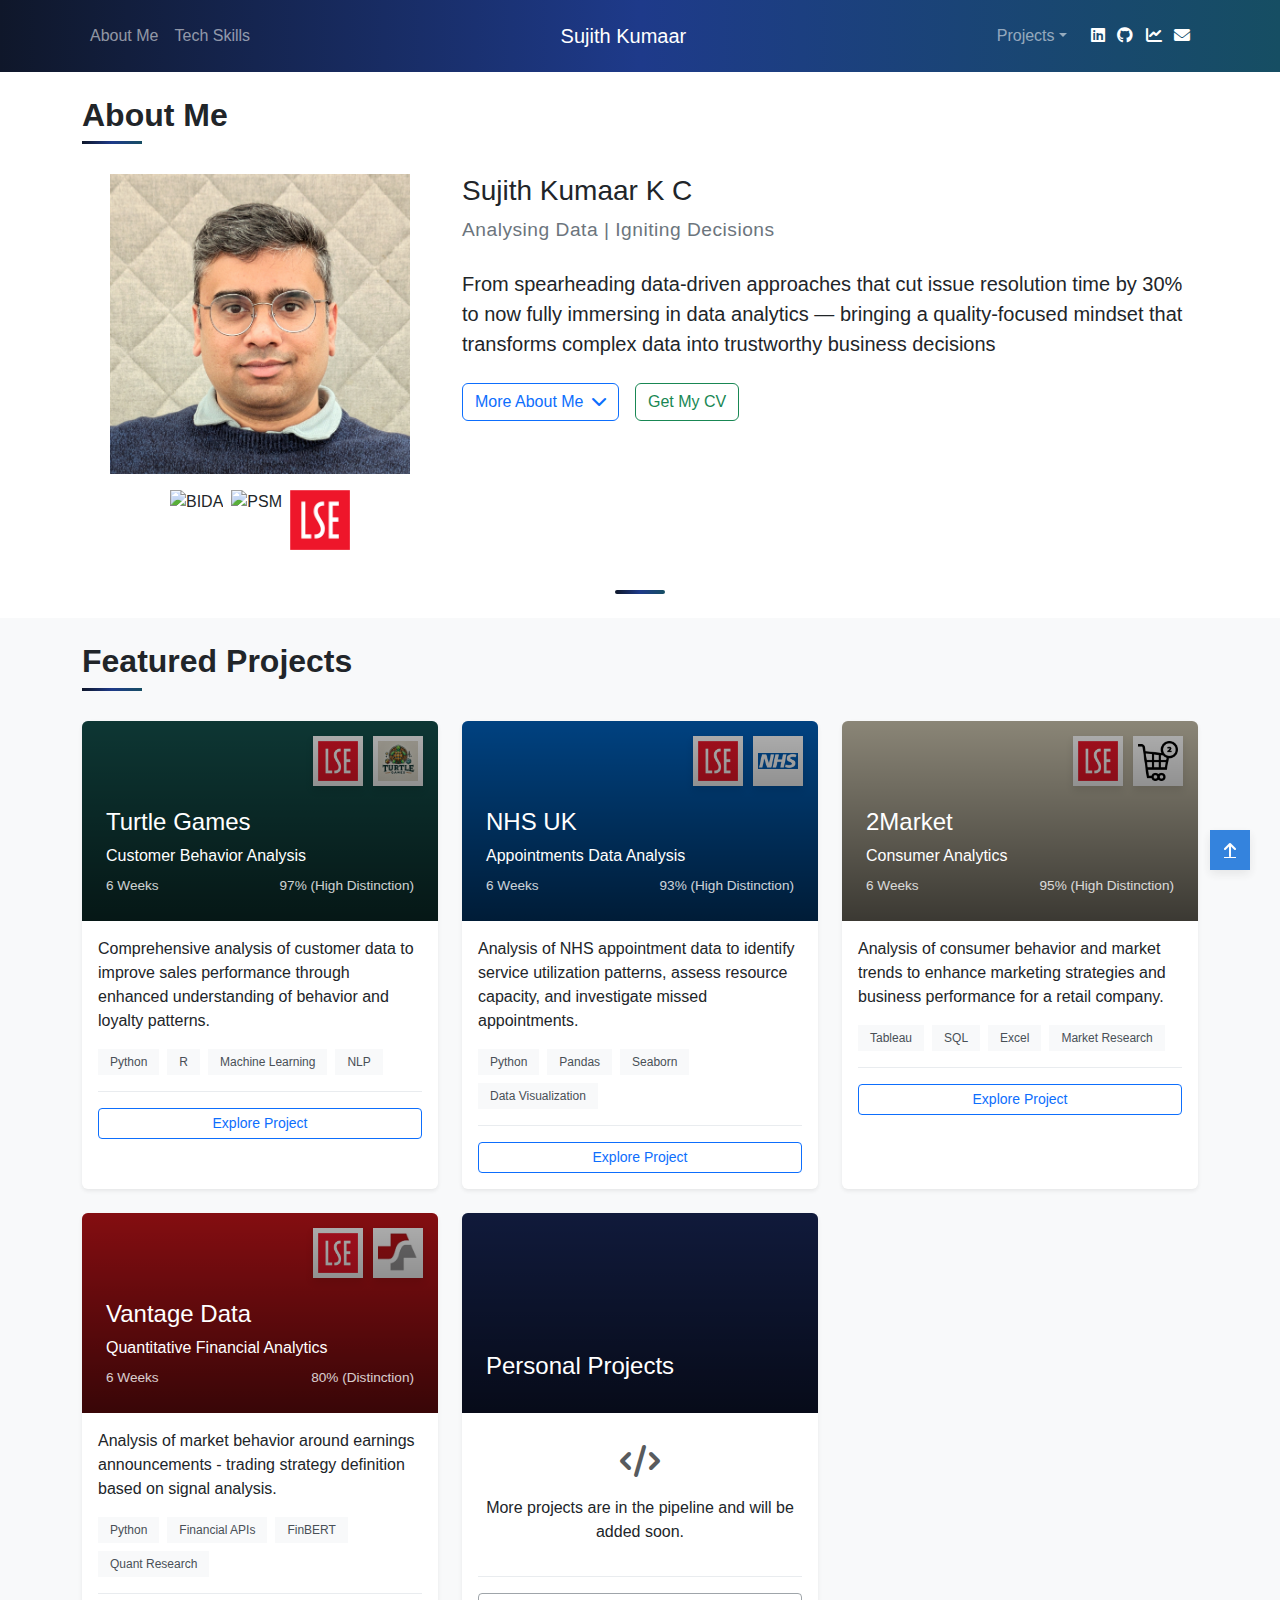
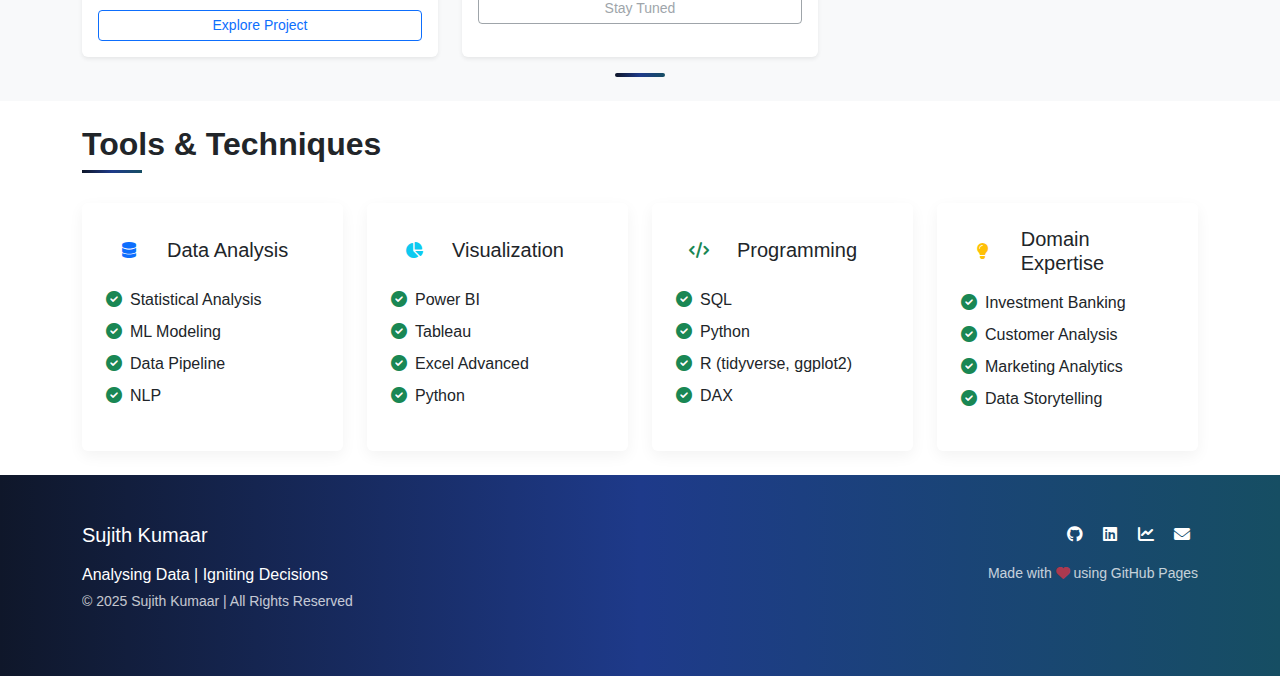
==== index.html @ 9eaaa03e "Update index.html" ====
<!DOCTYPE html>
<html lang="en">
<head>
    <meta charset="UTF-8">
    <meta name="viewport" content="width=device-width, initial-scale=1.0">
    <title>Sujith Kumaar - Data Analyst</title>
    <link rel="stylesheet" href="assets/css/style.css">
    <!-- Bootstrap for responsive design -->
    <link href="https://cdn.jsdelivr.net/npm/bootstrap@5.3.0-alpha1/dist/css/bootstrap.min.css" rel="stylesheet">
    <!-- Font Awesome for icons -->
    <link rel="stylesheet" href="https://cdnjs.cloudflare.com/ajax/libs/font-awesome/6.0.0/css/all.min.css">
    <style>
        /* Core Styling */
        :root {
            --primary-gradient: linear-gradient(to right, #0f172a, #1e3a8a, #164e63);
            --highlight-blue: #1e3a8a;
            --light-gray: #f8f9fa;
            --divider-color: #e9ecef;
        }
        
        body {
            font-family: 'Segoe UI', Tahoma, Geneva, Verdana, sans-serif;
        }
        
        .section-title {
            position: relative;
            display: inline-block;
            margin-bottom: 2.5rem;
            font-weight: 600;
        }
        
        .section-title::after {
            content: '';
            position: absolute;
            left: 0;
            bottom: -10px;
            width: 60px;
            height: 3px;
            background: var(--primary-gradient);
        }
        
        .section-peek-line {
            width: 50px;
            height: 4px;
            background: var(--primary-gradient);
            margin: 0 auto;
            border-radius: 2px;
        }
        
        .tagline {
            font-size: 1.2rem;
            font-weight: 300;
            letter-spacing: 0.5px;
            color: #6c757d;
            margin-bottom: 1.5rem;
        }
        
        /* Navigation */
        .navbar {
            background: var(--primary-gradient);
            padding: 1rem 0;
        }
        
        /* About Section */
        .profile-photo-container {
            display: flex;
            justify-content: center;
            align-items: center;
            margin-bottom: 1rem;
        }
        
        /* Timeline Styles */
        .timeline-container {
            padding: 1rem 0;
        }
        
        .timeline {
            position: relative;
            padding-left: 30px;
            border-left: 2px solid var(--divider-color);
        }
        
        .timeline-item {
            position: relative;
            margin-bottom: 2rem;
        }
        
        .timeline-item:last-child {
            margin-bottom: 0;
        }
        
        .timeline-dot {
            position: absolute;
            left: -39px;
            width: 16px;
            height: 16px;
            border-radius: 50%;
            background-color: var(--highlight-blue);
            border: 2px solid white;
            box-shadow: 0 0 0 2px var(--highlight-blue);
        }
        
        .timeline-date {
            font-weight: 600;
            margin-bottom: 0.5rem;
            color: var(--highlight-blue);
        }
        
        .timeline-content {
            background-color: white;
            padding: 1rem;
            box-shadow: 0 2px 10px rgba(0,0,0,0.05);
        }
        
        .timeline-content h5 {
            margin-bottom: 0.25rem;
        }
        
        /* Tab Styles */
        .nav-tabs .nav-link {
            color: #495057;
            border: none;
            border-bottom: 2px solid transparent;
            padding: 0.75rem 1rem;
        }
        
        .nav-tabs .nav-link.active {
            color: var(--highlight-blue);
            border-bottom: 2px solid var(--highlight-blue);
            background-color: transparent;
            font-weight: 600;
        }
        
        .nav-tabs .nav-link:hover {
            border-color: transparent;
            border-bottom: 2px solid var(--divider-color);
        }
        
        /* Certification and Education */
        .certification-badge, .education-card {
            display: flex;
            align-items: center;
            padding: 0.75rem 1rem;
            background-color: var(--light-gray);
            border-left: 3px solid var(--highlight-blue);
            margin-bottom: 1rem;
            transition: transform 0.2s ease;
        }
        
        .certification-badge:hover, .education-card:hover {
            transform: translateY(-2px);
        }
        
        .certification-badge img {
            width: 40px;
            height: 40px;
            margin-right: 12px;
            object-fit: contain;
        }
        
        /* Project Cards */
        .project-card {
            transition: transform 0.3s ease, box-shadow 0.3s ease;
            border: none;
            overflow: hidden;
            height: 100%;
        }
        
        .project-card:hover {
            transform: translateY(-5px);
            box-shadow: 0 10px 30px rgba(0, 0, 0, 0.1);
        }
        
        .project-image {
            height: 200px;
            position: relative;
        }
        
        .project-overlay {
            position: absolute;
            top: 0;
            left: 0;
            width: 100%;
            height: 100%;
            background: linear-gradient(to bottom, rgba(0,0,0,0.3), rgba(0,0,0,0.7));
            display: flex;
            flex-direction: column;
            justify-content: flex-end;
            padding: 1.5rem;
            color: white;
        }
        
        .logo-container {
            position: absolute;
            top: 15px;
            right: 15px;
            display: flex;
            align-items: center;
        }
        
        .company-badge, .lse-badge {
            width: 50px;
            height: 50px;
            background-color: white;
            display: flex;
            align-items: center;
            justify-content: center;
            box-shadow: 0 4px 8px rgba(0,0,0,0.1);
        }
        
        .lse-badge {
            margin-right: 10px;
        }
        
        .company-badge img, .lse-badge img {
            max-width: 80%;
            max-height: 80%;
        }
        
        .project-stats {
            display: flex;
            justify-content: space-between;
            font-size: 0.85rem;
            opacity: 0.8;
            margin-top: 0.5rem;
        }
        
        .project-card .card-body {
            padding: 1rem;
        }
        
        .tech-tags {
            display: flex;
            flex-wrap: wrap;
            gap: 0.5rem;
            margin: 1rem 0;
        }
        
        .tech-tag {
            padding: 0.25rem 0.75rem;
            background-color: var(--light-gray);
            font-size: 0.75rem;
            color: #495057;
        }
        
        .divider {
            height: 1px;
            background-color: var(--divider-color);
            margin: 1rem 0;
        }
        
        /* Project Background Colors */
        .project-color-1 { background-color: #134e4a; } /* Turtle Games theme */
        .project-color-2 { background-color: #005eb8; } /* NHS blue */
        .project-color-3 { background-color: #C6BFAA; } /* 2Market */
        .project-color-4 { background-color: #BD1318; } /* Vantage red */
        .project-color-5 { background-color: #172554; } /* Dark blue for placeholder */
        
        /* Skills Section */
        .skills-card {
            border: none;
            box-shadow: 0 5px 15px rgba(0,0,0,0.05);
            transition: transform 0.3s ease;
        }
        
        .skills-card:hover {
            transform: translateY(-5px);
        }
        
        .skills-icon {
            width: 45px;
            height: 45px;
            display: flex;
            align-items: center;
            justify-content: center;
            margin-right: 1rem;
        }
        
        /* Footer */
        .footer {
            background: var(--primary-gradient);
            color: white;
            padding: 3rem 0;
        }
        
        /* Back to Top Button */
        .back-to-top {
            position: fixed;
            bottom: 30px;
            right: 30px;
            width: 40px;
            height: 40px;
            background-color: #0366d6;
            color: white;
            display: flex;
            align-items: center;
            justify-content: center;
            box-shadow: 0 4px 10px rgba(0,0,0,0.1);
            z-index: 99;
            opacity: 0.8;
            transition: opacity 0.3s;
        }
        
        .back-to-top:hover {
            opacity: 1;
            color: white;
        }

    </style>
</head>
<body>
    <!-- Navigation -->
        <header class="sticky-top">
        <nav class="navbar navbar-expand-lg navbar-dark">
          <div class="container">
            <!-- Centered Brand/Logo for mobile -->
            <a class="navbar-brand d-lg-none mx-auto" href="index.html">Sujith Kumaar</a>
            
            <!-- Mobile Toggle Button -->
            <button class="navbar-toggler" type="button" data-bs-toggle="collapse" data-bs-target="#navbarContent">
              <span class="navbar-toggler-icon"></span>
            </button>
            
            <!-- All Navigation Links in a Single Collapsible Container -->
            <div class="collapse navbar-collapse" id="navbarContent">
              <!-- Left side links -->
              <ul class="navbar-nav me-auto">
                <li class="nav-item">
                  <a class="nav-link" href="index.html#about">About Me</a>
                </li>
                <li class="nav-item">
                  <a class="nav-link" href="index.html#skills">Tech Skills</a>
                </li>
              </ul>
              
              <!-- Centered Brand/Logo for desktop -->
              <a class="navbar-brand d-none d-lg-block mx-auto" href="index.html">Sujith Kumaar</a>
              
              <!-- Right side links -->
              <ul class="navbar-nav ms-auto">
                <li class="nav-item dropdown">
                  <a class="nav-link dropdown-toggle" href="index.html#projects" id="projectsDropdown" role="button" data-bs-toggle="dropdown" aria-expanded="false">Projects</a>
                  <ul class="dropdown-menu" aria-labelledby="projectsDropdown">
                    <li><a class="dropdown-item" href="index.html#projects">All Projects</a></li>
                    <li><hr class="dropdown-divider"></li>
                    <li><a class="dropdown-item" href="turtle_games_project.html">Turtle Games</a></li>
                    <li><a class="dropdown-item" href="nhs_project.html">NHS UK</a></li>
                    <li><a class="dropdown-item" href="2Market_project.html">2Market</a></li>
                    <li><a class="dropdown-item" href="vantage_project.html">Vantage Data</a></li>
                  </ul>
                </li>
                <!-- Social icons for mobile -->
                <li class="nav-item d-lg-none">
                  <div class="d-flex mt-2">
                    <a href="https://linkedin.com/in/sujith-kumaar-kc" class="text-white me-3" target="_blank"><i class="fab fa-linkedin"></i></a>
                    <a href="https://github.com/Sujith-DA279" class="text-white me-3" target="_blank"><i class="fab fa-github"></i></a>
                    <a href="https://public.tableau.com/app/profile/sujith.kumaar.k.c" class="text-white me-3" target="_blank"><i class="fas fa-chart-line"></i></a>
                    <a href="mailto:sujithkumaar.kc@gmail.com" class="text-white me-3"><i class="fas fa-envelope"></i></a>
                  </div>
                </li>
              </ul>
              
              <!-- Social icons for desktop -->
              <div class="ms-3 d-none d-lg-block">
                <a href="https://linkedin.com/in/sujith-kumaar-kc" class="text-white me-2" target="_blank"><i class="fab fa-linkedin"></i></a>
                <a href="https://github.com/Sujith-DA279" class="text-white me-2" target="_blank"><i class="fab fa-github"></i></a>
                <a href="https://public.tableau.com/app/profile/sujith.kumaar.k.c" class="text-white me-2" target="_blank"><i class="fas fa-chart-line"></i></a>
                <a href="mailto:sujithkumaar.kc@gmail.com" class="text-white me-2"><i class="fas fa-envelope"></i></a>
              </div>
            </div>
          </div>
        </nav>
    </header>

    <!-- About Me Section -->  
    <section id="about" class="py-4">
        <div class="container">
            <h2 class="section-title">About Me</h2>
            
            <!-- Condensed Highlight Section -->
            <div class="row mb-4">
                <div class="col-lg-4 text-center mb-4 mb-lg-0">
                    <div class="profile-photo-container">
                        <img src="assets/img/ProfilePic.jpg" alt="Profile Photo" class="img-fluid" style="max-width: 300px; width: 100%;">
                    </div>
                    
                    <!-- Certification Highlights -->
                    <div class="d-flex justify-content-center flex-wrap gap-2 mb-3">
                        <!--<img src="assets/img/certifications/PBI.png" alt="Power BI" class="img-fluid" style="height: 60px; width: auto;">-->
                        <img src="assets/img/certifications/BIDA.png" alt="BIDA" class="img-fluid" style="height: 60px; width: auto;">
                        <img src="assets/img/certifications/psmi.png" alt="PSM" class="img-fluid" style="height: 60px; width: auto;">
                        <img src="assets/img/logos/lse-logo.png" alt="LSE" class="img-fluid" style="height: 60px; width: auto;">
                    </div>
                </div>
                
                <div class="col-lg-8">
                    <h3 class="mb-2">Sujith Kumaar K C</h3>
                    <p class="tagline">Analysing Data | Igniting Decisions</p>
                    
                    <p class="lead mb-4">From spearheading data-driven approaches that cut issue resolution time by 30% to now fully immersing in data analytics — bringing a quality-focused mindset that transforms complex data into trustworthy business decisions</p>
                    
                    <div class="d-flex gap-3">
                        <button class="btn btn-outline-primary" type="button" data-bs-toggle="collapse" data-bs-target="#bioDetails" aria-expanded="false" aria-controls="bioDetails">
                            More About Me <i class="fas fa-chevron-down ms-1"></i>
                        </button>
                        <a href="#" class="btn btn-outline-success">Get My CV</a>
                    </div>
                </div>
            </div>
            
            <!-- Expandable Details Section -->
            <div class="collapse" id="bioDetails">
                <div class="card card-body border-0 bg-light mb-4">
                    <!-- Tab Navigation for Different Content -->
                    <ul class="nav nav-tabs mb-4" id="aboutTabs" role="tablist">
                        <li class="nav-item" role="presentation">
                            <button class="nav-link active" id="bio-tab" data-bs-toggle="tab" data-bs-target="#bio" type="button" role="tab" aria-controls="bio" aria-selected="true">Skills & Expertise</button>
                        </li>
                        <li class="nav-item" role="presentation">
                            <button class="nav-link" id="experience-tab" data-bs-toggle="tab" data-bs-target="#experience" type="button" role="tab" aria-controls="experience" aria-selected="false">Experience</button>
                        </li>
                        <li class="nav-item" role="presentation">
                            <button class="nav-link" id="education-tab" data-bs-toggle="tab" data-bs-target="#education" type="button" role="tab" aria-controls="education" aria-selected="false">Education & Certifications</button>
                        </li>
                    </ul>
                    
                    <!-- Tab Content -->
                    <div class="tab-content" id="aboutTabsContent">
                        <!-- Skills & Expertise Tab -->
                        <div class="tab-pane fade show active" id="bio" role="tabpanel" aria-labelledby="bio-tab">
                            <p>My journey from a quality-focused BA/test lead to data analytics has equipped me with a unique perspective on data integrity and business impact.
                            I combine technical proficiency with a keen understanding of business needs to ensure that data not only tells a story, but drives meaningful action.</p> 
                            <p>With a foundation in validating complex financial applications and regulatory reports data, I bring a disciplined approach to extracting reliable insights from messy, real-world data. 
                            I'm passionate about translating data into clear, actionable strategies that improve performance and enhance customer experience.</p>
                            
                            <div class="row mt-4">
                                <div class="col-md-4">
                                    <h5 class="mb-3">Distinctive Strengths</h5>
                                    <ul class="list-unstyled">
                                        <li class="mb-2"><i class="fas fa-angle-right text-primary me-2"></i>Financial Domain Expertise</li>
                                        <li class="mb-2"><i class="fas fa-angle-right text-primary me-2"></i>Data Quality & Validation</li>
                                        <li class="mb-2"><i class="fas fa-angle-right text-primary me-2"></i>Business-Focused Analytics</li>
                                    </ul>
                                </div>
                                <div class="col-md-4">
                                    <h5 class="mb-3">Analytical Priorities</h5>
                                    <ul class="list-unstyled">
                                        <li class="mb-2"><i class="fas fa-angle-right text-primary me-2"></i>Performance Metrics & KPIs</li>
                                        <li class="mb-2"><i class="fas fa-angle-right text-primary me-2"></i>Predictive Modeling & Machine Learning</li>
                                        <li class="mb-2"><i class="fas fa-angle-right text-primary me-2"></i>Data-Driven Decision Making</li>
                                    </ul>
                                </div>
                                <div class="col-md-4">
                                    <h5 class="mb-3">Industry Experience</h5>
                                    <ul class="list-unstyled">
                                        <li class="mb-2"><i class="fas fa-angle-right text-primary me-2"></i>Financial Services (10+ yrs)</li>
                                        <li class="mb-2"><i class="fas fa-angle-right text-primary me-2"></i>Healthcare (NHS-LSE Project)</li>
                                        <li class="mb-2"><i class="fas fa-angle-right text-primary me-2"></i>Retail & Marketing (LSE Projects)</li>
                                    </ul>
                                </div>
                            </div>
                        </div>
                        
                        <!-- Experience Tab -->
                        <div class="tab-pane fade" id="experience" role="tabpanel" aria-labelledby="experience-tab">
                            <div class="timeline-container">
                                <div class="timeline">
                                    <!-- Timeline Item 1 -->
                                    <div class="timeline-item">
                                        <div class="timeline-dot"></div>
                                        <div class="timeline-date">Jul 2024 - Mar 2025</div>
                                        <div class="timeline-content">
                                            <h5>Student Data Analyst</h5>
                                            <p class="mb-0">LSE Data Analytics Career Accelerator | London, UK</p>
                                            <p class="text-muted"> Completed an intensive, hands-on data analytics program from LSE, covering comprehensive aspects of business data analytics - from foundational SQL, Excel to advanced predictive modeling with Python</p>
                                        </div>
                                    </div>
                                    
                                    <!-- Timeline Item 2 -->
                                    <div class="timeline-item">
                                        <div class="timeline-dot"></div>
                                        <div class="timeline-date">Aug 2023 - Mar 2024</div>
                                        <div class="timeline-content">
                                            <h5>Contract Test Manager / Business Analyst</h5>
                                            <p class="mb-0">Citibank | London, UK</p>
                                            <p class="text-muted">Test Manager / Business Analyst for Citibank's Global Finance Division, orchestrating cross-functional collaboration to implement a new Data Operating Model transformation effort across Capital Markets and Financial Services products</p>
                                        </div>
                                    </div>
                                    
                                    <!-- Timeline Item 3 -->
                                    <div class="timeline-item">
                                        <div class="timeline-dot"></div>
                                        <div class="timeline-date">Nov 2022 - Aug 2023</div>
                                        <div class="timeline-content">
                                            <h5>Career Break (Full Time Parenting)</h5>
                                            <p class="mb-0">Norwich, UK</p>
                                            <p class="text-muted">Focused on family responsibilities during relocation to the UK.</p>
                                        </div>
                                    </div>
                                    
                                    <!-- Timeline Item 4 -->
                                    <div class="timeline-item">
                                        <div class="timeline-dot"></div>
                                        <div class="timeline-date">Mar 2021 - Oct 2022</div>
                                        <div class="timeline-content">
                                            <h5>Business Analyst / UAT Test Lead</h5>
                                            <p class="mb-0">EY GDS - Morgan Stanley | Chennai, India</p>
                                            <p class="text-muted">Led user acceptance testing and business analysis for Morgan Stanley's Robo-advisory application, specializing validations of Monte-Carlo simulation results.</p>
                                        </div>
                                    </div>
                                    
                                    <!-- Timeline Item 5 -->
                                    <div class="timeline-item">
                                        <div class="timeline-dot"></div>
                                        <div class="timeline-date">Feb 2012 - Feb 2021</div>
                                        <div class="timeline-content">
                                            <h5>Business Analyst / Test Lead</h5>
                                            <p class="mb-0">TCS - Bank of America | Chennai, India / New Jersey, USA</p>
                                            <p class="text-muted">Conducted business analysis and led global testing teams for BofA's Wealth Management application suite specializing in Investment Performance, Asset Allocation and Goals based advisory applications </p>
                                        </div>
                                    </div>
                                </div>
                            </div>
                        </div>
                        
                        <!-- Education & Certifications Tab -->
                        <div class="tab-pane fade" id="education" role="tabpanel" aria-labelledby="education-tab">
                            <div class="row">
                                <div class="col-md-6">
                                    <h5 class="mb-3">Education</h5>
                                    <div class="education-card mb-3">
                                        <div>
                                            <p class="mb-1 fw-bold">London School of Economics</p>
                                            <p class="mb-1">Data Analytics Career Accelerator</p>
                                            <p class="mb-0 text-muted">2024 - 2025</p>
                                        </div>
                                    </div>
                                    <div class="education-card">
                                        <div>
                                            <p class="mb-1 fw-bold">Anna University</p>
                                            <p class="mb-1">Bachelors - Information Technology</p>
                                            <p class="mb-0 text-muted">2007 - 2011</p>
                                        </div>
                                    </div>
                                </div>
                                
                                <div class="col-md-6">
                                    <h5 class="mb-3">Certifications</h5>
                                    <!--
                                    <div class="certification-badge mb-3">
                                        <img src="assets/img/certifications/PBI.png" alt="Certification 1">
                                        <div>
                                            <p class="mb-0 fw-bold">Microsoft Power BI Data Analyst Professional</p>
                                            <small>Microsoft</small>
                                        </div>
                                    </div>
                                    -->
                                    <div class="certification-badge mb-3">
                                        <img src="assets/img/certifications/BIDA.png" alt="Certification 2">
                                        <div>
                                            <p class="mb-0 fw-bold">Business Intelligence & Data Analyst (BIDA)</p>
                                            <small>Corporate Finance Institute</small>
                                        </div>
                                    </div>
                                    <div class="certification-badge">
                                        <img src="assets/img/certifications/psmi.png" alt="Certification 3">
                                        <div>
                                            <p class="mb-0 fw-bold">Professional Scrum Master I</p>
                                            <small>Scrum.org</small>
                                        </div>
                                    </div>
                                </div>
                            </div>
                        </div>
                    </div>
                </div>
            </div>
        </div>
        <div class="section-peek text-center mt-3">
            <div class="section-peek-line"></div>
        </div>
    </section>

    <!-- Featured Projects Section -->
    <section id="projects" class="py-4 bg-light">
        <div class="container">
            <h2 class="section-title text-center">Featured Projects</h2>
            
            <!-- Project Cards -->
            <div class="row g-4">
                <!-- Turtle Games Project -->
                <div class="col-lg-4 col-md-6">
                    <div class="card project-card shadow-sm">
                        <div class="project-image project-color-1">
                            <div class="logo-container">
                                <div class="lse-badge">
                                    <img src="assets/img/logos/lse-logo.png" alt="LSE Logo">
                                </div>
                                <div class="company-badge">
                                    <img src="assets/img/logos/turtle-games-logo.png" alt="Turtle Games Logo">
                                </div>
                            </div>
                            <div class="project-overlay">
                                <h4>Turtle Games</h4>
                                <p class="mb-0">Customer Behavior Analysis</p>
                                <div class="project-stats">
                                    <span>6 Weeks</span>
                                    <span>97% (High Distinction)</span>
                                </div>
                            </div>
                        </div>
                        <div class="card-body">
                            <p>Comprehensive analysis of customer data to improve sales performance through enhanced understanding of behavior and loyalty patterns.</p>
                            <div class="tech-tags">
                                <span class="tech-tag">Python</span>
                                <span class="tech-tag">R</span>
                                <span class="tech-tag">Machine Learning</span>
                                <span class="tech-tag">NLP</span>
                            </div>
                            <div class="divider"></div>
                            <a href="turtle_games_project.html" class="btn btn-sm btn-outline-primary w-100">Explore Project</a>
                        </div>
                    </div>
                </div>
                
                <!-- NHS UK Project -->
                <div class="col-lg-4 col-md-6">
                    <div class="card project-card shadow-sm">
                        <div class="project-image project-color-2">
                            <div class="logo-container">
                                <div class="lse-badge">
                                    <img src="assets/img/logos/lse-logo.png" alt="LSE Logo">
                                </div>
                                <div class="company-badge">
                                    <img src="assets/img/logos/nhs-logo.png" alt="NHS Logo">
                                </div>
                            </div>
                            <div class="project-overlay">
                                <h4>NHS UK</h4>
                                <p class="mb-0">Appointments Data Analysis</p>
                                <div class="project-stats">
                                    <span>6 Weeks</span>
                                    <span>93% (High Distinction)</span>
                                </div>
                            </div>
                        </div>
                        <div class="card-body">
                            <p>Analysis of NHS appointment data to identify service utilization patterns, assess resource capacity, and investigate missed appointments.</p>
                            <div class="tech-tags">
                                <span class="tech-tag">Python</span>
                                <span class="tech-tag">Pandas</span>
                                <span class="tech-tag">Seaborn</span>
                                <span class="tech-tag">Data Visualization</span>
                            </div>
                            <div class="divider"></div>
                            <a href="nhs_project.html" class="btn btn-sm btn-outline-primary w-100">Explore Project</a>
                        </div>
                    </div>
                </div>
                
                <!-- 2Market Project -->
                <div class="col-lg-4 col-md-6">
                    <div class="card project-card shadow-sm">
                        <div class="project-image project-color-3">
                            <div class="logo-container">
                                <div class="lse-badge">
                                    <img src="assets/img/logos/lse-logo.png" alt="LSE Logo">
                                </div>
                                <div class="company-badge">
                                    <img src="assets/img/logos/2market-logo.png" alt="2Market Logo">
                                </div>
                            </div>
                            <div class="project-overlay">
                                <h4>2Market</h4>
                                <p class="mb-0">Consumer Analytics</p>
                                <div class="project-stats">
                                    <span>6 Weeks</span>
                                    <span>95% (High Distinction)</span>
                                </div>
                            </div>
                        </div>
                        <div class="card-body">
                            <p>Analysis of consumer behavior and market trends to enhance marketing strategies and business performance for a retail company.</p>
                            <div class="tech-tags">
                                <span class="tech-tag">Tableau</span>
                                <span class="tech-tag">SQL</span>
                                <span class="tech-tag">Excel</span>
                                <span class="tech-tag">Market Research</span>
                            </div>
                            <div class="divider"></div>
                            <a href="2Market_project.html" class="btn btn-sm btn-outline-primary w-100">Explore Project</a>
                        </div>
                    </div>
                </div>


 <!-- Vantage Project -->
    <div class="col-lg-4 col-md-6">
      <div class="card project-card shadow-sm">
        <div class="project-image project-color-4">
            <div class="logo-container">
                <div class="lse-badge">
                    <img src="assets/img/logos/lse-logo.png" alt="LSE Logo">
                </div>
                <div class="company-badge">
                    <img src="assets/img/logos/Vantage-logo.png" alt="Vantage Logo">
                </div>
            </div>
            <div class="project-overlay">
                <h4>Vantage Data</h4>
                <p class="mb-0">Quantitative Financial Analytics</p>
                <div class="project-stats">
                    <span>6 Weeks</span>
                    <span>80% (Distinction)</span>
                </div>
            </div>
        </div>
        <div class="card-body">
            <p>Analysis of market behavior around earnings announcements - trading strategy definition based on signal analysis.</p>
            <div class="tech-tags">
                <span class="tech-tag">Python</span>
                <span class="tech-tag">Financial APIs</span>
                <span class="tech-tag">FinBERT</span>
                <span class="tech-tag">Quant Research</span>
            </div>
            <div class="divider"></div>
            <a href="vantage_project.html" class="btn btn-sm btn-outline-primary w-100">Explore Project</a>
        </div>
      </div>
    </div>

<!-- Placeholder for future projects -->
<div class="col-lg-4 col-md-6">
    <div class="card project-card shadow-sm">
        <div class="project-image project-color-5">
            <div class="project-overlay">
                <h4>Personal Projects</h4>
            </div>
        </div>
        <div class="card-body d-flex flex-column justify-content-center align-items-center text-center">
            <div class="mb-3">
                <i class="fas fa-code fa-2x text-muted"></i>
            </div>
            <p>More projects are in the pipeline and will be added soon.</p>
            <div class="divider w-100"></div>
            <a href="#" class="btn btn-sm btn-outline-secondary w-100 disabled">Stay Tuned</a>
        </div>
    </div>
</div>
</div>
</div>
<div class="section-peek text-center mt-3">
<div class="section-peek-line"></div>
</div>
</section>

<!-- Skills Section -->
<section id="skills" class="py-4 bg-white">
<div class="container">
<h2 class="section-title">Tools & Techniques</h2>
<div class="row g-4">
<div class="col-lg-3 col-md-6">
    <div class="card skills-card h-100">
        <div class="card-body p-4">
            <div class="d-flex align-items-center mb-3">
                <div class="skills-icon">
                    <i class="fas fa-database text-primary"></i>
                </div>
                <h5 class="card-title mb-0">Data Analysis</h5>
            </div>
            <ul class="list-unstyled">
                <li class="mb-2"><i class="fas fa-check-circle text-success me-2"></i>Statistical Analysis</li>
                <li class="mb-2"><i class="fas fa-check-circle text-success me-2"></i>ML Modeling</li>
                <li class="mb-2"><i class="fas fa-check-circle text-success me-2"></i>Data Pipeline</li>
                <li class="mb-2"><i class="fas fa-check-circle text-success me-2"></i>NLP</li>
            </ul>
        </div>
    </div>
</div>

<div class="col-lg-3 col-md-6">
    <div class="card skills-card h-100">
        <div class="card-body p-4">
            <div class="d-flex align-items-center mb-3">
                <div class="skills-icon">
                    <i class="fas fa-chart-pie text-info"></i>
                </div>
                <h5 class="card-title mb-0">Visualization</h5>
            </div>
            <ul class="list-unstyled">
                <li class="mb-2"><i class="fas fa-check-circle text-success me-2"></i>Power BI</li>
                <li class="mb-2"><i class="fas fa-check-circle text-success me-2"></i>Tableau</li>
                <li class="mb-2"><i class="fas fa-check-circle text-success me-2"></i>Excel Advanced</li>
                <li class="mb-2"><i class="fas fa-check-circle text-success me-2"></i>Python</li>
            </ul>
        </div>
    </div>
</div>

<div class="col-lg-3 col-md-6">
    <div class="card skills-card h-100">
        <div class="card-body p-4">
            <div class="d-flex align-items-center mb-3">
                <div class="skills-icon">
                    <i class="fas fa-code text-success"></i>
                </div>
                <h5 class="card-title mb-0">Programming</h5>
            </div>
            <ul class="list-unstyled">
                <li class="mb-2"><i class="fas fa-check-circle text-success me-2"></i>SQL</li>
                <li class="mb-2"><i class="fas fa-check-circle text-success me-2"></i>Python</li>
                <li class="mb-2"><i class="fas fa-check-circle text-success me-2"></i>R (tidyverse, ggplot2)</li>
                <li class="mb-2"><i class="fas fa-check-circle text-success me-2"></i>DAX</li>
            </ul>
        </div>
    </div>
</div>

<div class="col-lg-3 col-md-6">
    <div class="card skills-card h-100">
        <div class="card-body p-4">
            <div class="d-flex align-items-center mb-3">
                <div class="skills-icon">
                    <i class="fas fa-lightbulb text-warning"></i>
                </div>
                <h5 class="card-title mb-0">Domain Expertise</h5>
            </div>
            <ul class="list-unstyled">
                <li class="mb-2"><i class="fas fa-check-circle text-success me-2"></i>Investment Banking</li>
                <li class="mb-2"><i class="fas fa-check-circle text-success me-2"></i>Customer Analysis</li>
                <li class="mb-2"><i class="fas fa-check-circle text-success me-2"></i>Marketing Analytics</li>
                <li class="mb-2"><i class="fas fa-check-circle text-success me-2"></i>Data Storytelling</li>
            </ul>
        </div>
    </div>
</div>
</div>
</div>
</section>

<!-- Footer -->
<footer class="footer">
<div class="container">
<div class="row g-4">
<div class="col-lg-6 text-center text-lg-start">
    <h5 class="mb-3">Sujith Kumaar</h5>
    <p class="mb-1">Analysing Data | Igniting Decisions</p>
    <p class="small opacity-75">© 2025 Sujith Kumaar | All Rights Reserved</p>
</div>
<div class="col-lg-6 text-center text-lg-end">
    <div class="mb-3">
        <a href="https://github.com/Sujith-DA279" class="text-white mx-2" target="_blank"><i class="fab fa-github"></i></a>
        <a href="https://linkedin.com/in/sujith-kumaar-kc" class="text-white mx-2" target="_blank"><i class="fab fa-linkedin"></i></a>
        <a href="https://public.tableau.com/app/profile/sujith.kumaar.k.c" class="text-white mx-2" target="_blank"><i class="fas fa-chart-line"></i></a>
        <a href="mailto:sujithkumaar.kc@gmail.com" class="text-white mx-2"><i class="fas fa-envelope"></i></a>
    </div>
    <p class="small opacity-75">Made with <i class="fas fa-heart text-danger"></i> using GitHub Pages</p>
</div>
</div>
</div>
</footer>

<!-- Back to top button -->
<a href="#" class="back-to-top">
<i class="fas fa-arrow-up"></i>
</a>

<!-- Bootstrap JS -->
<script src="https://cdn.jsdelivr.net/npm/bootstrap@5.3.0-alpha1/dist/js/bootstrap.bundle.min.js"></script>
</body>
</html>
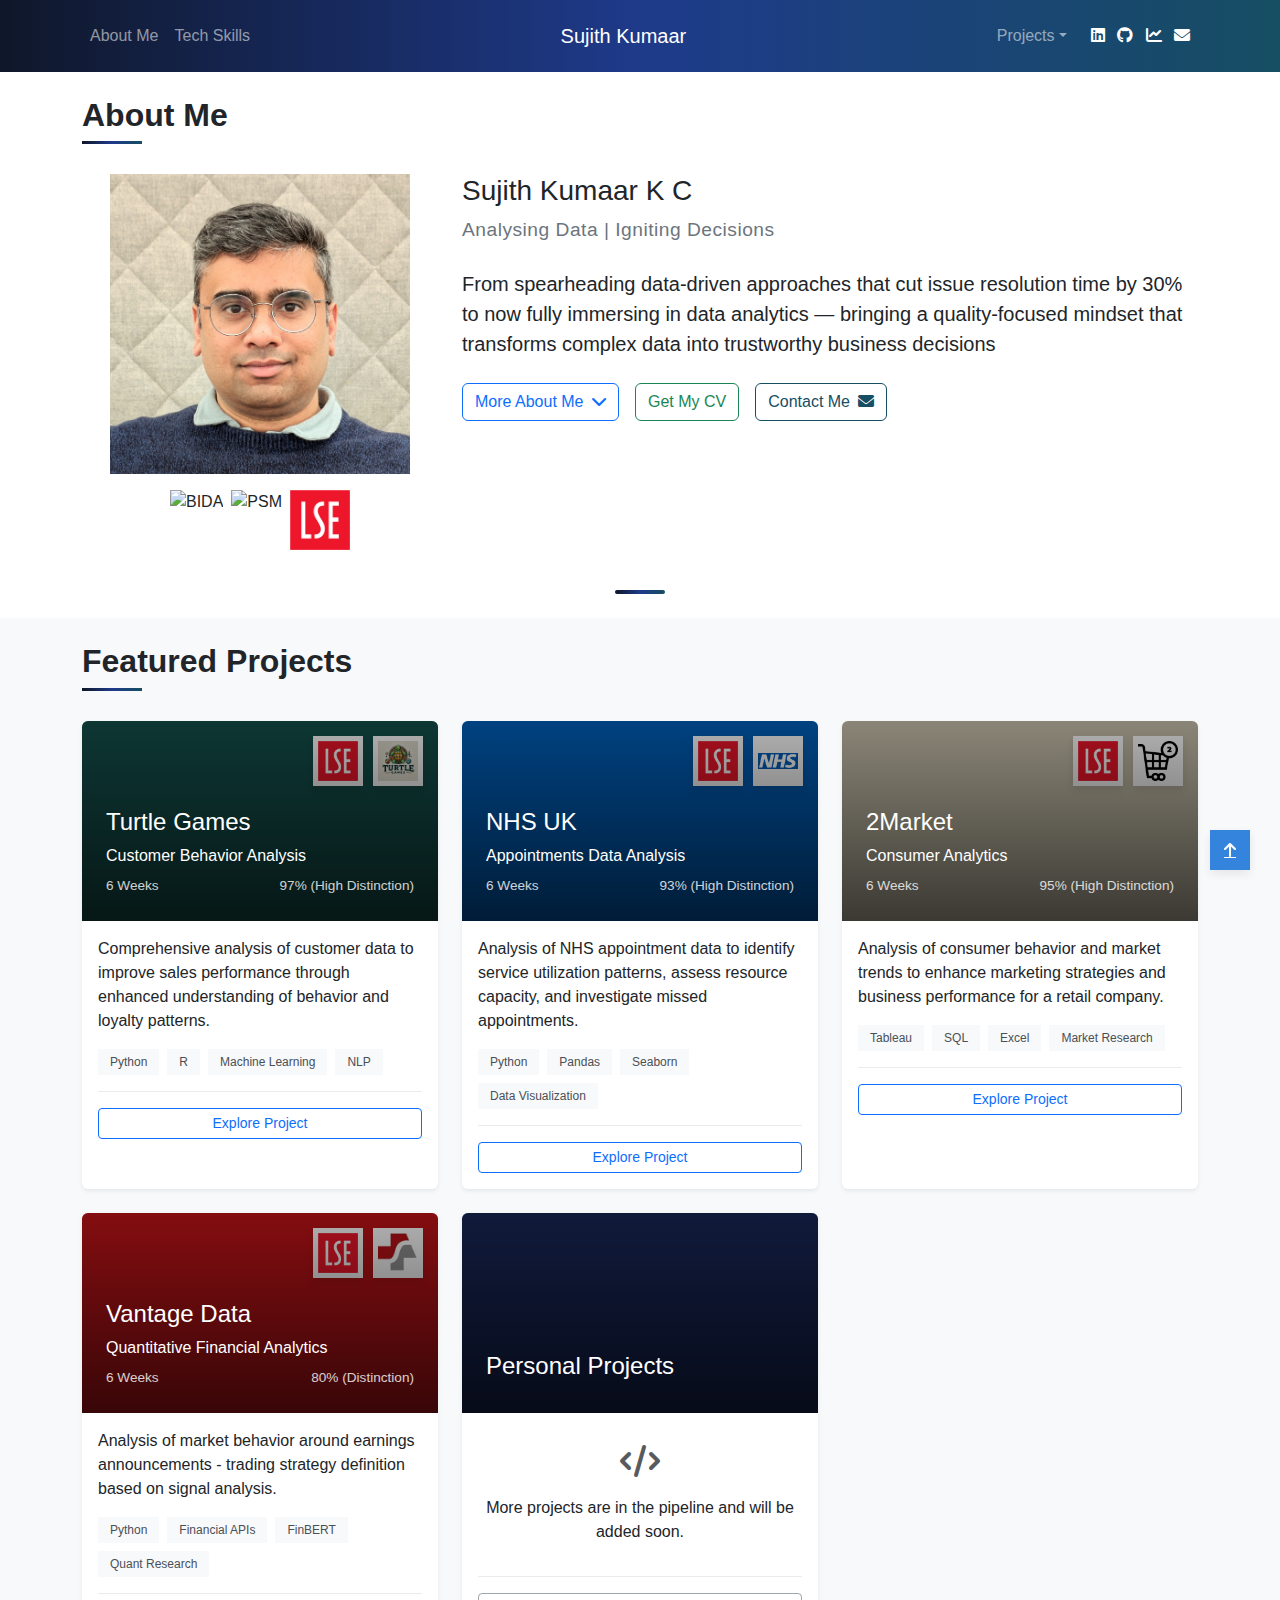
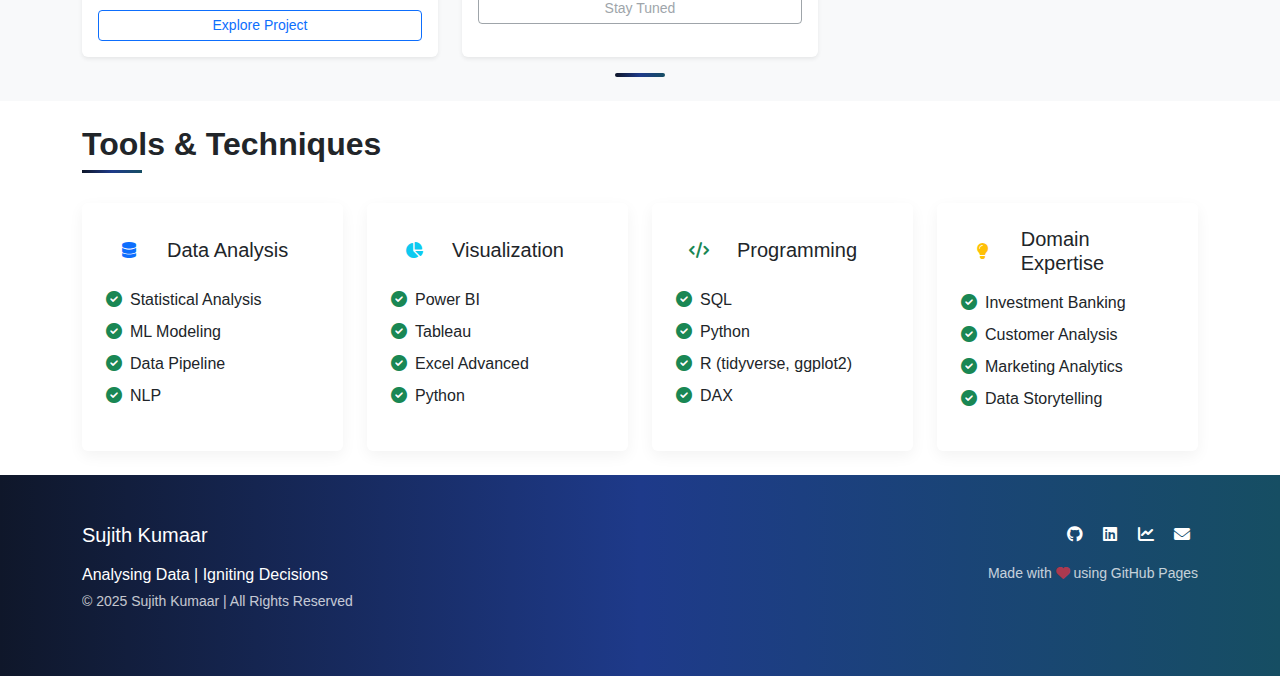
==== commit 10c77e7b: "Update index.html" ====
--- a/index.html
+++ b/index.html
@@ -305,8 +305,27 @@
             opacity: 1;
             color: white;
         }
-
+        
+        .custom-contact-btn {
+            color: #164e63;
+            background-color: transparent;
+            border: 1px solid #164e63;
+            transition: all 0.3s ease;
+        }
+
+        .custom-contact-btn:hover {
+            color: white;
+            background: linear-gradient(to right, #1e3a8a, #164e63);
+            border-color: transparent;
+        }
     </style>
+    <script async src="https://www.googletagmanager.com/gtag/js?id=G-SSC2LHEJY9"></script>
+    <script>
+      window.dataLayer = window.dataLayer || [];
+      function gtag(){dataLayer.push(arguments);}
+      gtag('js', new Date());
+      gtag('config', 'G-SSC2LHEJY9');
+    </script>
 </head>
 <body>
     <!-- Navigation -->
@@ -403,7 +422,10 @@
                         <button class="btn btn-outline-primary" type="button" data-bs-toggle="collapse" data-bs-target="#bioDetails" aria-expanded="false" aria-controls="bioDetails">
                             More About Me <i class="fas fa-chevron-down ms-1"></i>
                         </button>
-                        <a href="#" class="btn btn-outline-success">Get My CV</a>
+                        <a href="assets/docs/Sujith_Kumaar_CV.pdf" class="btn btn-outline-success" target="_blank">Get My CV</a>
+                        <a href="mailto:sujithkumaar.kc@gmail.com" class="btn custom-contact-btn">
+                            Contact Me <i class="fas fa-envelope ms-1"></i>
+                        </a>
                     </div>
                 </div>
             </div>
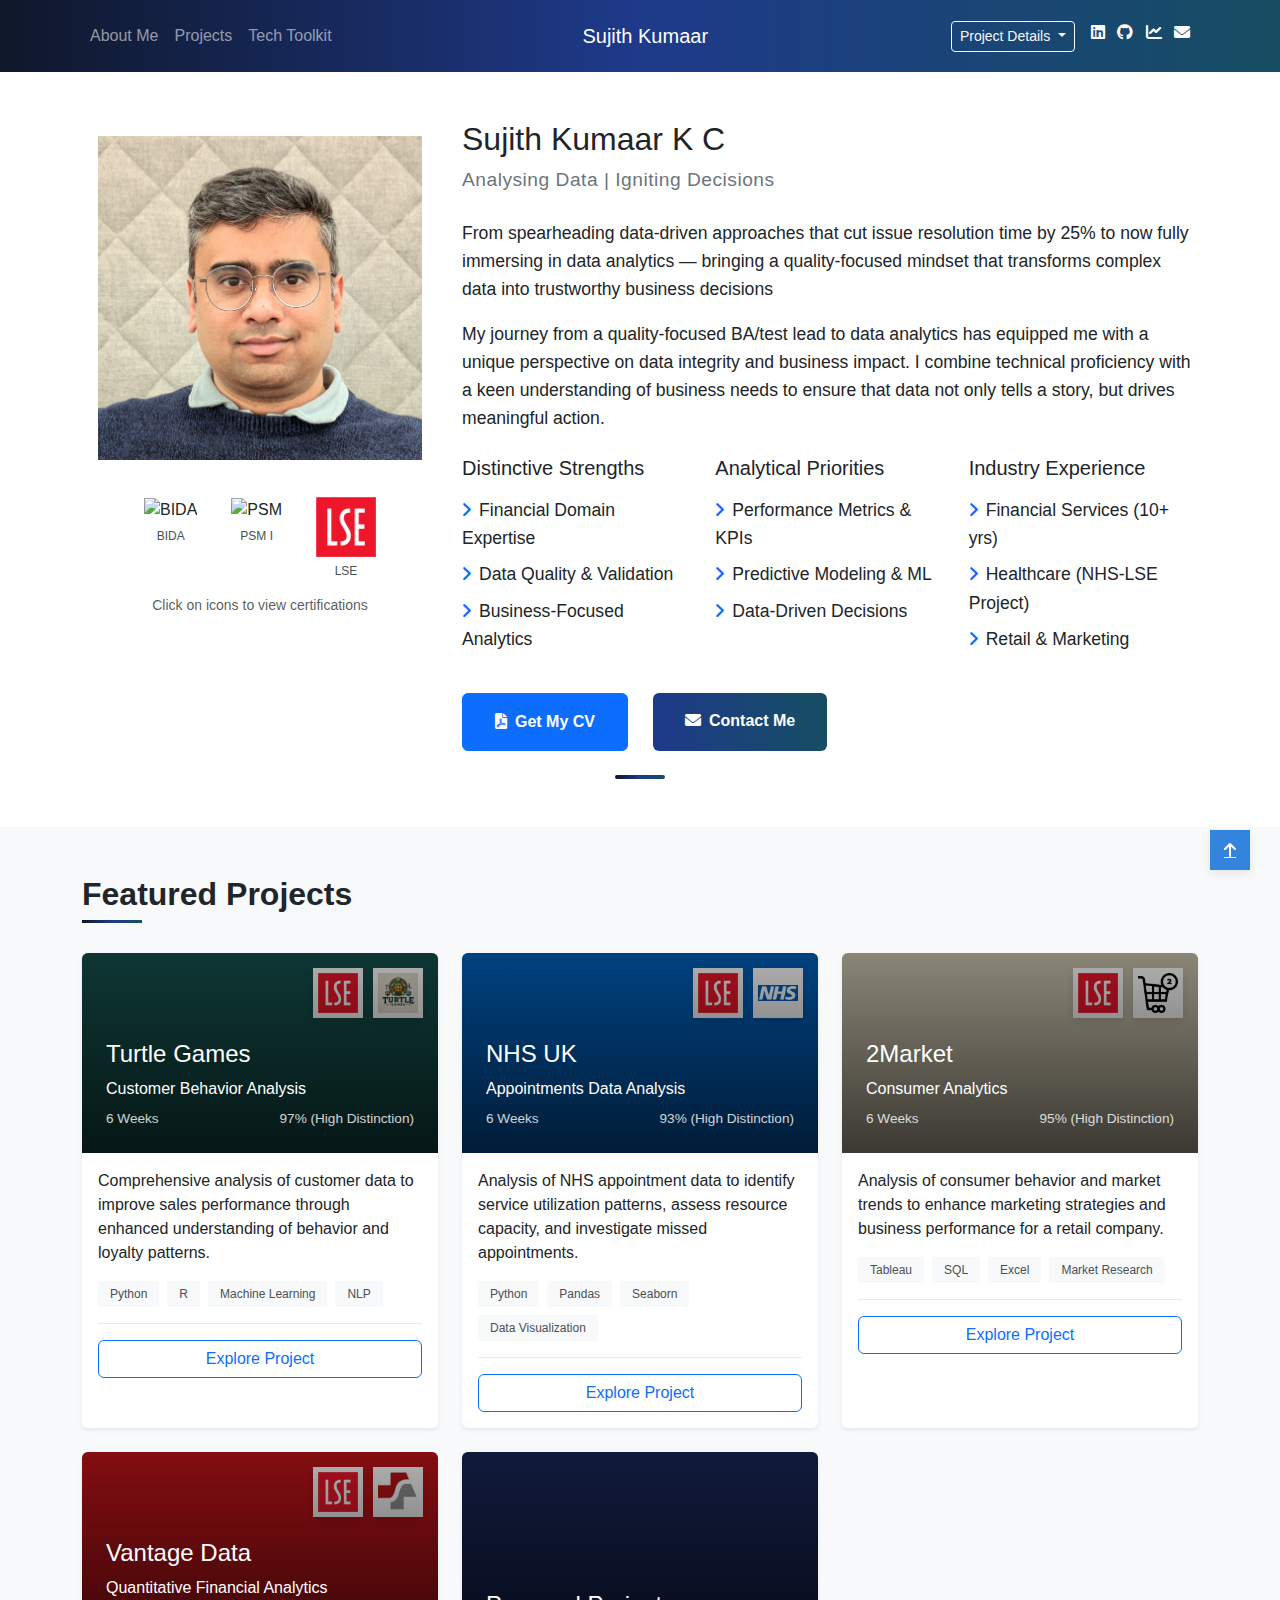
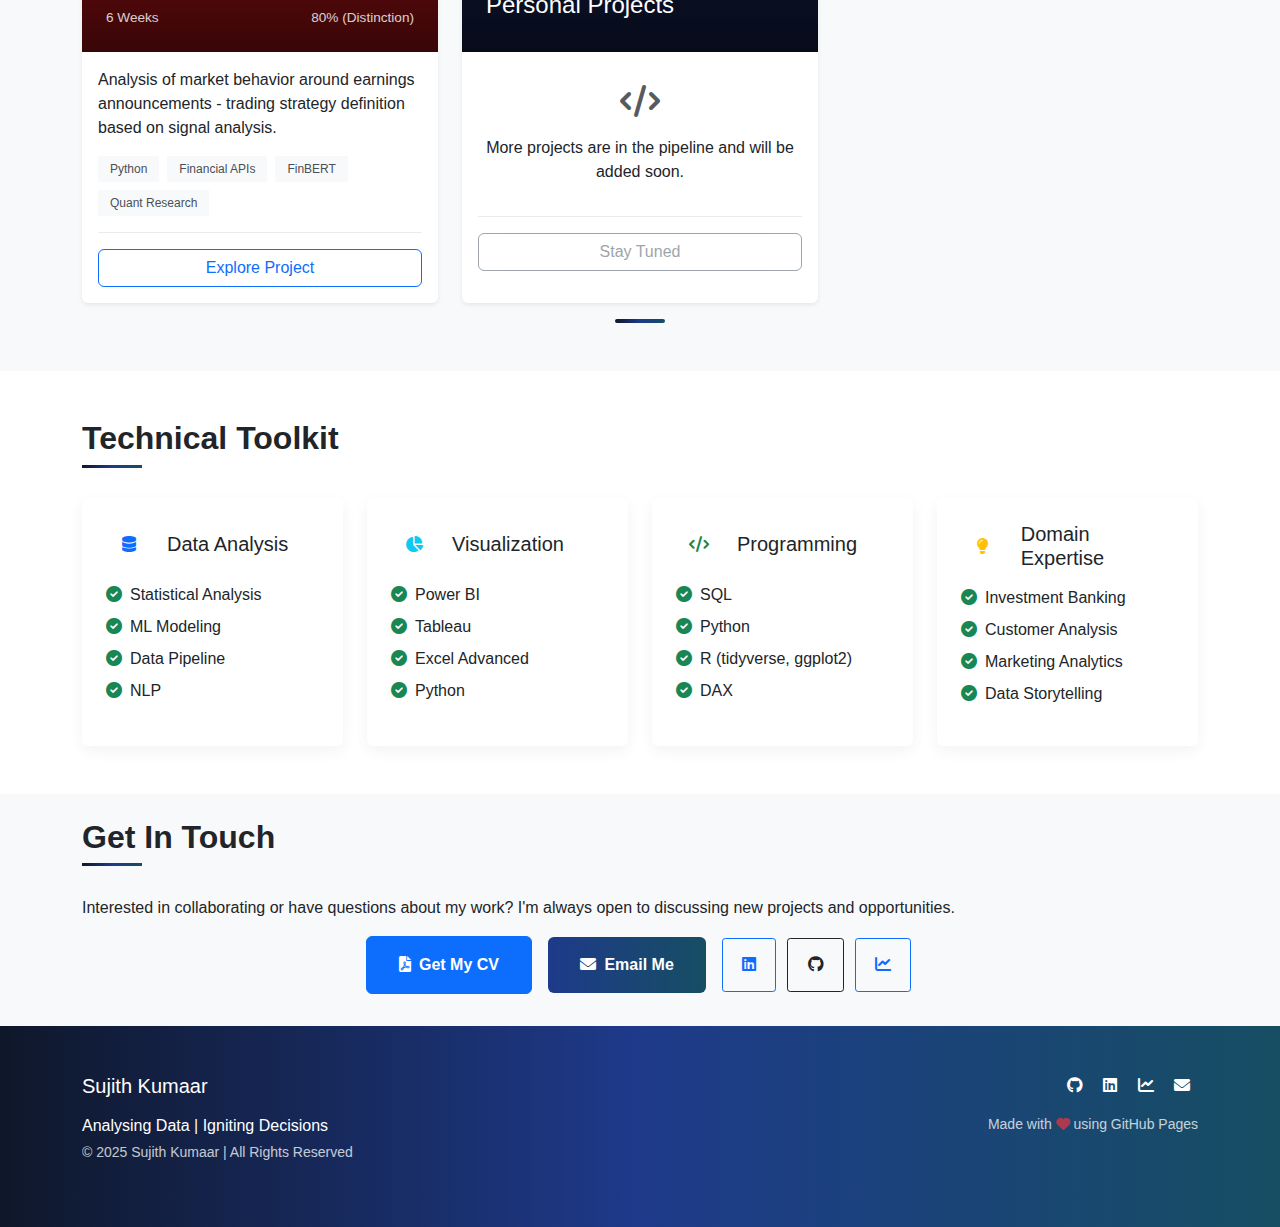
==== commit eae2072f: "Updates based on feedback - Index, navigation, xtra contact flow" ====
--- a/index.html
+++ b/index.html
@@ -1,893 +1,909 @@
-<!DOCTYPE html>
-<html lang="en">
-<head>
-    <meta charset="UTF-8">
-    <meta name="viewport" content="width=device-width, initial-scale=1.0">
-    <title>Sujith Kumaar - Data Analyst</title>
-    <link rel="stylesheet" href="assets/css/style.css">
-    <!-- Bootstrap for responsive design -->
-    <link href="https://cdn.jsdelivr.net/npm/bootstrap@5.3.0-alpha1/dist/css/bootstrap.min.css" rel="stylesheet">
-    <!-- Font Awesome for icons -->
-    <link rel="stylesheet" href="https://cdnjs.cloudflare.com/ajax/libs/font-awesome/6.0.0/css/all.min.css">
-    <style>
-        /* Core Styling */
-        :root {
-            --primary-gradient: linear-gradient(to right, #0f172a, #1e3a8a, #164e63);
-            --highlight-blue: #1e3a8a;
-            --light-gray: #f8f9fa;
-            --divider-color: #e9ecef;
-        }
-        
-        body {
-            font-family: 'Segoe UI', Tahoma, Geneva, Verdana, sans-serif;
-        }
-        
-        .section-title {
-            position: relative;
-            display: inline-block;
-            margin-bottom: 2.5rem;
-            font-weight: 600;
-        }
-        
-        .section-title::after {
-            content: '';
-            position: absolute;
-            left: 0;
-            bottom: -10px;
-            width: 60px;
-            height: 3px;
-            background: var(--primary-gradient);
-        }
-        
-        .section-peek-line {
-            width: 50px;
-            height: 4px;
-            background: var(--primary-gradient);
-            margin: 0 auto;
-            border-radius: 2px;
-        }
-        
-        .tagline {
-            font-size: 1.2rem;
-            font-weight: 300;
-            letter-spacing: 0.5px;
-            color: #6c757d;
-            margin-bottom: 1.5rem;
-        }
-        
-        /* Navigation */
-        .navbar {
-            background: var(--primary-gradient);
-            padding: 1rem 0;
-        }
-        
-        /* About Section */
-        .profile-photo-container {
-            display: flex;
-            justify-content: center;
-            align-items: center;
-            margin-bottom: 1rem;
-        }
-        
-        /* Timeline Styles */
-        .timeline-container {
-            padding: 1rem 0;
-        }
-        
-        .timeline {
-            position: relative;
-            padding-left: 30px;
-            border-left: 2px solid var(--divider-color);
-        }
-        
-        .timeline-item {
-            position: relative;
-            margin-bottom: 2rem;
-        }
-        
-        .timeline-item:last-child {
-            margin-bottom: 0;
-        }
-        
-        .timeline-dot {
-            position: absolute;
-            left: -39px;
-            width: 16px;
-            height: 16px;
-            border-radius: 50%;
-            background-color: var(--highlight-blue);
-            border: 2px solid white;
-            box-shadow: 0 0 0 2px var(--highlight-blue);
-        }
-        
-        .timeline-date {
-            font-weight: 600;
-            margin-bottom: 0.5rem;
-            color: var(--highlight-blue);
-        }
-        
-        .timeline-content {
-            background-color: white;
-            padding: 1rem;
-            box-shadow: 0 2px 10px rgba(0,0,0,0.05);
-        }
-        
-        .timeline-content h5 {
-            margin-bottom: 0.25rem;
-        }
-        
-        /* Tab Styles */
-        .nav-tabs .nav-link {
-            color: #495057;
-            border: none;
-            border-bottom: 2px solid transparent;
-            padding: 0.75rem 1rem;
-        }
-        
-        .nav-tabs .nav-link.active {
-            color: var(--highlight-blue);
-            border-bottom: 2px solid var(--highlight-blue);
-            background-color: transparent;
-            font-weight: 600;
-        }
-        
-        .nav-tabs .nav-link:hover {
-            border-color: transparent;
-            border-bottom: 2px solid var(--divider-color);
-        }
-        
-        /* Certification and Education */
-        .certification-badge, .education-card {
-            display: flex;
-            align-items: center;
-            padding: 0.75rem 1rem;
-            background-color: var(--light-gray);
-            border-left: 3px solid var(--highlight-blue);
-            margin-bottom: 1rem;
-            transition: transform 0.2s ease;
-        }
-        
-        .certification-badge:hover, .education-card:hover {
-            transform: translateY(-2px);
-        }
-        
-        .certification-badge img {
-            width: 40px;
-            height: 40px;
-            margin-right: 12px;
-            object-fit: contain;
-        }
-        
-        /* Project Cards */
-        .project-card {
-            transition: transform 0.3s ease, box-shadow 0.3s ease;
-            border: none;
-            overflow: hidden;
-            height: 100%;
-        }
-        
-        .project-card:hover {
-            transform: translateY(-5px);
-            box-shadow: 0 10px 30px rgba(0, 0, 0, 0.1);
-        }
-        
-        .project-image {
-            height: 200px;
-            position: relative;
-        }
-        
-        .project-overlay {
-            position: absolute;
-            top: 0;
-            left: 0;
-            width: 100%;
-            height: 100%;
-            background: linear-gradient(to bottom, rgba(0,0,0,0.3), rgba(0,0,0,0.7));
-            display: flex;
-            flex-direction: column;
-            justify-content: flex-end;
-            padding: 1.5rem;
-            color: white;
-        }
-        
-        .logo-container {
-            position: absolute;
-            top: 15px;
-            right: 15px;
-            display: flex;
-            align-items: center;
-        }
-        
-        .company-badge, .lse-badge {
-            width: 50px;
-            height: 50px;
-            background-color: white;
-            display: flex;
-            align-items: center;
-            justify-content: center;
-            box-shadow: 0 4px 8px rgba(0,0,0,0.1);
-        }
-        
-        .lse-badge {
-            margin-right: 10px;
-        }
-        
-        .company-badge img, .lse-badge img {
-            max-width: 80%;
-            max-height: 80%;
-        }
-        
-        .project-stats {
-            display: flex;
-            justify-content: space-between;
-            font-size: 0.85rem;
-            opacity: 0.8;
-            margin-top: 0.5rem;
-        }
-        
-        .project-card .card-body {
-            padding: 1rem;
-        }
-        
-        .tech-tags {
-            display: flex;
-            flex-wrap: wrap;
-            gap: 0.5rem;
-            margin: 1rem 0;
-        }
-        
-        .tech-tag {
-            padding: 0.25rem 0.75rem;
-            background-color: var(--light-gray);
-            font-size: 0.75rem;
-            color: #495057;
-        }
-        
-        .divider {
-            height: 1px;
-            background-color: var(--divider-color);
-            margin: 1rem 0;
-        }
-        
-        /* Project Background Colors */
-        .project-color-1 { background-color: #134e4a; } /* Turtle Games theme */
-        .project-color-2 { background-color: #005eb8; } /* NHS blue */
-        .project-color-3 { background-color: #C6BFAA; } /* 2Market */
-        .project-color-4 { background-color: #BD1318; } /* Vantage red */
-        .project-color-5 { background-color: #172554; } /* Dark blue for placeholder */
-        
-        /* Skills Section */
-        .skills-card {
-            border: none;
-            box-shadow: 0 5px 15px rgba(0,0,0,0.05);
-            transition: transform 0.3s ease;
-        }
-        
-        .skills-card:hover {
-            transform: translateY(-5px);
-        }
-        
-        .skills-icon {
-            width: 45px;
-            height: 45px;
-            display: flex;
-            align-items: center;
-            justify-content: center;
-            margin-right: 1rem;
-        }
-        
-        /* Footer */
-        .footer {
-            background: var(--primary-gradient);
-            color: white;
-            padding: 3rem 0;
-        }
-        
-        /* Back to Top Button */
-        .back-to-top {
-            position: fixed;
-            bottom: 30px;
-            right: 30px;
-            width: 40px;
-            height: 40px;
-            background-color: #0366d6;
-            color: white;
-            display: flex;
-            align-items: center;
-            justify-content: center;
-            box-shadow: 0 4px 10px rgba(0,0,0,0.1);
-            z-index: 99;
-            opacity: 0.8;
-            transition: opacity 0.3s;
-        }
-        
-        .back-to-top:hover {
-            opacity: 1;
-            color: white;
-        }
-        
-        .custom-contact-btn {
-            color: #164e63;
-            background-color: transparent;
-            border: 1px solid #164e63;
-            transition: all 0.3s ease;
-        }
-
-        .custom-contact-btn:hover {
-            color: white;
-            background: linear-gradient(to right, #1e3a8a, #164e63);
-            border-color: transparent;
-        }
-    </style>
-    <script async src="https://www.googletagmanager.com/gtag/js?id=G-SSC2LHEJY9"></script>
-    <script>
-      window.dataLayer = window.dataLayer || [];
-      function gtag(){dataLayer.push(arguments);}
-      gtag('js', new Date());
-      gtag('config', 'G-SSC2LHEJY9');
-    </script>
-</head>
-<body>
-    <!-- Navigation -->
-        <header class="sticky-top">
-        <nav class="navbar navbar-expand-lg navbar-dark">
-          <div class="container">
-            <!-- Centered Brand/Logo for mobile -->
-            <a class="navbar-brand d-lg-none mx-auto" href="index.html">Sujith Kumaar</a>
-            
-            <!-- Mobile Toggle Button -->
-            <button class="navbar-toggler" type="button" data-bs-toggle="collapse" data-bs-target="#navbarContent">
-              <span class="navbar-toggler-icon"></span>
-            </button>
-            
-            <!-- All Navigation Links in a Single Collapsible Container -->
-            <div class="collapse navbar-collapse" id="navbarContent">
-              <!-- Left side links -->
-              <ul class="navbar-nav me-auto">
-                <li class="nav-item">
-                  <a class="nav-link" href="index.html#about">About Me</a>
-                </li>
-                <li class="nav-item">
-                  <a class="nav-link" href="index.html#skills">Tech Skills</a>
-                </li>
-              </ul>
-              
-              <!-- Centered Brand/Logo for desktop -->
-              <a class="navbar-brand d-none d-lg-block mx-auto" href="index.html">Sujith Kumaar</a>
-              
-              <!-- Right side links -->
-              <ul class="navbar-nav ms-auto">
-                <li class="nav-item dropdown">
-                  <a class="nav-link dropdown-toggle" href="index.html#projects" id="projectsDropdown" role="button" data-bs-toggle="dropdown" aria-expanded="false">Projects</a>
-                  <ul class="dropdown-menu" aria-labelledby="projectsDropdown">
-                    <li><a class="dropdown-item" href="index.html#projects">All Projects</a></li>
-                    <li><hr class="dropdown-divider"></li>
-                    <li><a class="dropdown-item" href="turtle_games_project.html">Turtle Games</a></li>
-                    <li><a class="dropdown-item" href="nhs_project.html">NHS UK</a></li>
-                    <li><a class="dropdown-item" href="2Market_project.html">2Market</a></li>
-                    <li><a class="dropdown-item" href="vantage_project.html">Vantage Data</a></li>
-                  </ul>
-                </li>
-                <!-- Social icons for mobile -->
-                <li class="nav-item d-lg-none">
-                  <div class="d-flex mt-2">
-                    <a href="https://linkedin.com/in/sujith-kumaar-kc" class="text-white me-3" target="_blank"><i class="fab fa-linkedin"></i></a>
-                    <a href="https://github.com/Sujith-DA279" class="text-white me-3" target="_blank"><i class="fab fa-github"></i></a>
-                    <a href="https://public.tableau.com/app/profile/sujith.kumaar.k.c" class="text-white me-3" target="_blank"><i class="fas fa-chart-line"></i></a>
-                    <a href="mailto:sujithkumaar.kc@gmail.com" class="text-white me-3"><i class="fas fa-envelope"></i></a>
-                  </div>
-                </li>
-              </ul>
-              
-              <!-- Social icons for desktop -->
-              <div class="ms-3 d-none d-lg-block">
-                <a href="https://linkedin.com/in/sujith-kumaar-kc" class="text-white me-2" target="_blank"><i class="fab fa-linkedin"></i></a>
-                <a href="https://github.com/Sujith-DA279" class="text-white me-2" target="_blank"><i class="fab fa-github"></i></a>
-                <a href="https://public.tableau.com/app/profile/sujith.kumaar.k.c" class="text-white me-2" target="_blank"><i class="fas fa-chart-line"></i></a>
-                <a href="mailto:sujithkumaar.kc@gmail.com" class="text-white me-2"><i class="fas fa-envelope"></i></a>
-              </div>
-            </div>
-          </div>
-        </nav>
-    </header>
-
-    <!-- About Me Section -->  
-    <section id="about" class="py-4">
-        <div class="container">
-            <h2 class="section-title">About Me</h2>
-            
-            <!-- Condensed Highlight Section -->
-            <div class="row mb-4">
-                <div class="col-lg-4 text-center mb-4 mb-lg-0">
-                    <div class="profile-photo-container">
-                        <img src="assets/img/ProfilePic.jpg" alt="Profile Photo" class="img-fluid" style="max-width: 300px; width: 100%;">
-                    </div>
-                    
-                    <!-- Certification Highlights -->
-                    <div class="d-flex justify-content-center flex-wrap gap-2 mb-3">
-                        <!--<img src="assets/img/certifications/PBI.png" alt="Power BI" class="img-fluid" style="height: 60px; width: auto;">-->
-                        <img src="assets/img/certifications/BIDA.png" alt="BIDA" class="img-fluid" style="height: 60px; width: auto;">
-                        <img src="assets/img/certifications/psmi.png" alt="PSM" class="img-fluid" style="height: 60px; width: auto;">
-                        <img src="assets/img/logos/lse-logo.png" alt="LSE" class="img-fluid" style="height: 60px; width: auto;">
-                    </div>
-                </div>
-                
-                <div class="col-lg-8">
-                    <h3 class="mb-2">Sujith Kumaar K C</h3>
-                    <p class="tagline">Analysing Data | Igniting Decisions</p>
-                    
-                    <p class="lead mb-4">From spearheading data-driven approaches that cut issue resolution time by 30% to now fully immersing in data analytics — bringing a quality-focused mindset that transforms complex data into trustworthy business decisions</p>
-                    
-                    <div class="d-flex gap-3">
-                        <button class="btn btn-outline-primary" type="button" data-bs-toggle="collapse" data-bs-target="#bioDetails" aria-expanded="false" aria-controls="bioDetails">
-                            More About Me <i class="fas fa-chevron-down ms-1"></i>
-                        </button>
-                        <a href="assets/docs/Sujith_Kumaar_CV.pdf" class="btn btn-outline-success" target="_blank">Get My CV</a>
-                        <a href="mailto:sujithkumaar.kc@gmail.com" class="btn custom-contact-btn">
-                            Contact Me <i class="fas fa-envelope ms-1"></i>
-                        </a>
-                    </div>
-                </div>
-            </div>
-            
-            <!-- Expandable Details Section -->
-            <div class="collapse" id="bioDetails">
-                <div class="card card-body border-0 bg-light mb-4">
-                    <!-- Tab Navigation for Different Content -->
-                    <ul class="nav nav-tabs mb-4" id="aboutTabs" role="tablist">
-                        <li class="nav-item" role="presentation">
-                            <button class="nav-link active" id="bio-tab" data-bs-toggle="tab" data-bs-target="#bio" type="button" role="tab" aria-controls="bio" aria-selected="true">Skills & Expertise</button>
-                        </li>
-                        <li class="nav-item" role="presentation">
-                            <button class="nav-link" id="experience-tab" data-bs-toggle="tab" data-bs-target="#experience" type="button" role="tab" aria-controls="experience" aria-selected="false">Experience</button>
-                        </li>
-                        <li class="nav-item" role="presentation">
-                            <button class="nav-link" id="education-tab" data-bs-toggle="tab" data-bs-target="#education" type="button" role="tab" aria-controls="education" aria-selected="false">Education & Certifications</button>
-                        </li>
-                    </ul>
-                    
-                    <!-- Tab Content -->
-                    <div class="tab-content" id="aboutTabsContent">
-                        <!-- Skills & Expertise Tab -->
-                        <div class="tab-pane fade show active" id="bio" role="tabpanel" aria-labelledby="bio-tab">
-                            <p>My journey from a quality-focused BA/test lead to data analytics has equipped me with a unique perspective on data integrity and business impact.
-                            I combine technical proficiency with a keen understanding of business needs to ensure that data not only tells a story, but drives meaningful action.</p> 
-                            <p>With a foundation in validating complex financial applications and regulatory reports data, I bring a disciplined approach to extracting reliable insights from messy, real-world data. 
-                            I'm passionate about translating data into clear, actionable strategies that improve performance and enhance customer experience.</p>
-                            
-                            <div class="row mt-4">
-                                <div class="col-md-4">
-                                    <h5 class="mb-3">Distinctive Strengths</h5>
-                                    <ul class="list-unstyled">
-                                        <li class="mb-2"><i class="fas fa-angle-right text-primary me-2"></i>Financial Domain Expertise</li>
-                                        <li class="mb-2"><i class="fas fa-angle-right text-primary me-2"></i>Data Quality & Validation</li>
-                                        <li class="mb-2"><i class="fas fa-angle-right text-primary me-2"></i>Business-Focused Analytics</li>
-                                    </ul>
-                                </div>
-                                <div class="col-md-4">
-                                    <h5 class="mb-3">Analytical Priorities</h5>
-                                    <ul class="list-unstyled">
-                                        <li class="mb-2"><i class="fas fa-angle-right text-primary me-2"></i>Performance Metrics & KPIs</li>
-                                        <li class="mb-2"><i class="fas fa-angle-right text-primary me-2"></i>Predictive Modeling & Machine Learning</li>
-                                        <li class="mb-2"><i class="fas fa-angle-right text-primary me-2"></i>Data-Driven Decision Making</li>
-                                    </ul>
-                                </div>
-                                <div class="col-md-4">
-                                    <h5 class="mb-3">Industry Experience</h5>
-                                    <ul class="list-unstyled">
-                                        <li class="mb-2"><i class="fas fa-angle-right text-primary me-2"></i>Financial Services (10+ yrs)</li>
-                                        <li class="mb-2"><i class="fas fa-angle-right text-primary me-2"></i>Healthcare (NHS-LSE Project)</li>
-                                        <li class="mb-2"><i class="fas fa-angle-right text-primary me-2"></i>Retail & Marketing (LSE Projects)</li>
-                                    </ul>
-                                </div>
-                            </div>
-                        </div>
-                        
-                        <!-- Experience Tab -->
-                        <div class="tab-pane fade" id="experience" role="tabpanel" aria-labelledby="experience-tab">
-                            <div class="timeline-container">
-                                <div class="timeline">
-                                    <!-- Timeline Item 1 -->
-                                    <div class="timeline-item">
-                                        <div class="timeline-dot"></div>
-                                        <div class="timeline-date">Jul 2024 - Mar 2025</div>
-                                        <div class="timeline-content">
-                                            <h5>Student Data Analyst</h5>
-                                            <p class="mb-0">LSE Data Analytics Career Accelerator | London, UK</p>
-                                            <p class="text-muted"> Completed an intensive, hands-on data analytics program from LSE, covering comprehensive aspects of business data analytics - from foundational SQL, Excel to advanced predictive modeling with Python</p>
-                                        </div>
-                                    </div>
-                                    
-                                    <!-- Timeline Item 2 -->
-                                    <div class="timeline-item">
-                                        <div class="timeline-dot"></div>
-                                        <div class="timeline-date">Aug 2023 - Mar 2024</div>
-                                        <div class="timeline-content">
-                                            <h5>Contract Test Manager / Business Analyst</h5>
-                                            <p class="mb-0">Citibank | London, UK</p>
-                                            <p class="text-muted">Test Manager / Business Analyst for Citibank's Global Finance Division, orchestrating cross-functional collaboration to implement a new Data Operating Model transformation effort across Capital Markets and Financial Services products</p>
-                                        </div>
-                                    </div>
-                                    
-                                    <!-- Timeline Item 3 -->
-                                    <div class="timeline-item">
-                                        <div class="timeline-dot"></div>
-                                        <div class="timeline-date">Nov 2022 - Aug 2023</div>
-                                        <div class="timeline-content">
-                                            <h5>Career Break (Full Time Parenting)</h5>
-                                            <p class="mb-0">Norwich, UK</p>
-                                            <p class="text-muted">Focused on family responsibilities during relocation to the UK.</p>
-                                        </div>
-                                    </div>
-                                    
-                                    <!-- Timeline Item 4 -->
-                                    <div class="timeline-item">
-                                        <div class="timeline-dot"></div>
-                                        <div class="timeline-date">Mar 2021 - Oct 2022</div>
-                                        <div class="timeline-content">
-                                            <h5>Business Analyst / UAT Test Lead</h5>
-                                            <p class="mb-0">EY GDS - Morgan Stanley | Chennai, India</p>
-                                            <p class="text-muted">Led user acceptance testing and business analysis for Morgan Stanley's Robo-advisory application, specializing validations of Monte-Carlo simulation results.</p>
-                                        </div>
-                                    </div>
-                                    
-                                    <!-- Timeline Item 5 -->
-                                    <div class="timeline-item">
-                                        <div class="timeline-dot"></div>
-                                        <div class="timeline-date">Feb 2012 - Feb 2021</div>
-                                        <div class="timeline-content">
-                                            <h5>Business Analyst / Test Lead</h5>
-                                            <p class="mb-0">TCS - Bank of America | Chennai, India / New Jersey, USA</p>
-                                            <p class="text-muted">Conducted business analysis and led global testing teams for BofA's Wealth Management application suite specializing in Investment Performance, Asset Allocation and Goals based advisory applications </p>
-                                        </div>
-                                    </div>
-                                </div>
-                            </div>
-                        </div>
-                        
-                        <!-- Education & Certifications Tab -->
-                        <div class="tab-pane fade" id="education" role="tabpanel" aria-labelledby="education-tab">
-                            <div class="row">
-                                <div class="col-md-6">
-                                    <h5 class="mb-3">Education</h5>
-                                    <div class="education-card mb-3">
-                                        <div>
-                                            <p class="mb-1 fw-bold">London School of Economics</p>
-                                            <p class="mb-1">Data Analytics Career Accelerator</p>
-                                            <p class="mb-0 text-muted">2024 - 2025</p>
-                                        </div>
-                                    </div>
-                                    <div class="education-card">
-                                        <div>
-                                            <p class="mb-1 fw-bold">Anna University</p>
-                                            <p class="mb-1">Bachelors - Information Technology</p>
-                                            <p class="mb-0 text-muted">2007 - 2011</p>
-                                        </div>
-                                    </div>
-                                </div>
-                                
-                                <div class="col-md-6">
-                                    <h5 class="mb-3">Certifications</h5>
-                                    <!--
-                                    <div class="certification-badge mb-3">
-                                        <img src="assets/img/certifications/PBI.png" alt="Certification 1">
-                                        <div>
-                                            <p class="mb-0 fw-bold">Microsoft Power BI Data Analyst Professional</p>
-                                            <small>Microsoft</small>
-                                        </div>
-                                    </div>
-                                    -->
-                                    <div class="certification-badge mb-3">
-                                        <img src="assets/img/certifications/BIDA.png" alt="Certification 2">
-                                        <div>
-                                            <p class="mb-0 fw-bold">Business Intelligence & Data Analyst (BIDA)</p>
-                                            <small>Corporate Finance Institute</small>
-                                        </div>
-                                    </div>
-                                    <div class="certification-badge">
-                                        <img src="assets/img/certifications/psmi.png" alt="Certification 3">
-                                        <div>
-                                            <p class="mb-0 fw-bold">Professional Scrum Master I</p>
-                                            <small>Scrum.org</small>
-                                        </div>
-                                    </div>
-                                </div>
-                            </div>
-                        </div>
-                    </div>
-                </div>
-            </div>
-        </div>
-        <div class="section-peek text-center mt-3">
-            <div class="section-peek-line"></div>
-        </div>
-    </section>
-
-    <!-- Featured Projects Section -->
-    <section id="projects" class="py-4 bg-light">
-        <div class="container">
-            <h2 class="section-title text-center">Featured Projects</h2>
-            
-            <!-- Project Cards -->
-            <div class="row g-4">
-                <!-- Turtle Games Project -->
-                <div class="col-lg-4 col-md-6">
-                    <div class="card project-card shadow-sm">
-                        <div class="project-image project-color-1">
-                            <div class="logo-container">
-                                <div class="lse-badge">
-                                    <img src="assets/img/logos/lse-logo.png" alt="LSE Logo">
-                                </div>
-                                <div class="company-badge">
-                                    <img src="assets/img/logos/turtle-games-logo.png" alt="Turtle Games Logo">
-                                </div>
-                            </div>
-                            <div class="project-overlay">
-                                <h4>Turtle Games</h4>
-                                <p class="mb-0">Customer Behavior Analysis</p>
-                                <div class="project-stats">
-                                    <span>6 Weeks</span>
-                                    <span>97% (High Distinction)</span>
-                                </div>
-                            </div>
-                        </div>
-                        <div class="card-body">
-                            <p>Comprehensive analysis of customer data to improve sales performance through enhanced understanding of behavior and loyalty patterns.</p>
-                            <div class="tech-tags">
-                                <span class="tech-tag">Python</span>
-                                <span class="tech-tag">R</span>
-                                <span class="tech-tag">Machine Learning</span>
-                                <span class="tech-tag">NLP</span>
-                            </div>
-                            <div class="divider"></div>
-                            <a href="turtle_games_project.html" class="btn btn-sm btn-outline-primary w-100">Explore Project</a>
-                        </div>
-                    </div>
-                </div>
-                
-                <!-- NHS UK Project -->
-                <div class="col-lg-4 col-md-6">
-                    <div class="card project-card shadow-sm">
-                        <div class="project-image project-color-2">
-                            <div class="logo-container">
-                                <div class="lse-badge">
-                                    <img src="assets/img/logos/lse-logo.png" alt="LSE Logo">
-                                </div>
-                                <div class="company-badge">
-                                    <img src="assets/img/logos/nhs-logo.png" alt="NHS Logo">
-                                </div>
-                            </div>
-                            <div class="project-overlay">
-                                <h4>NHS UK</h4>
-                                <p class="mb-0">Appointments Data Analysis</p>
-                                <div class="project-stats">
-                                    <span>6 Weeks</span>
-                                    <span>93% (High Distinction)</span>
-                                </div>
-                            </div>
-                        </div>
-                        <div class="card-body">
-                            <p>Analysis of NHS appointment data to identify service utilization patterns, assess resource capacity, and investigate missed appointments.</p>
-                            <div class="tech-tags">
-                                <span class="tech-tag">Python</span>
-                                <span class="tech-tag">Pandas</span>
-                                <span class="tech-tag">Seaborn</span>
-                                <span class="tech-tag">Data Visualization</span>
-                            </div>
-                            <div class="divider"></div>
-                            <a href="nhs_project.html" class="btn btn-sm btn-outline-primary w-100">Explore Project</a>
-                        </div>
-                    </div>
-                </div>
-                
-                <!-- 2Market Project -->
-                <div class="col-lg-4 col-md-6">
-                    <div class="card project-card shadow-sm">
-                        <div class="project-image project-color-3">
-                            <div class="logo-container">
-                                <div class="lse-badge">
-                                    <img src="assets/img/logos/lse-logo.png" alt="LSE Logo">
-                                </div>
-                                <div class="company-badge">
-                                    <img src="assets/img/logos/2market-logo.png" alt="2Market Logo">
-                                </div>
-                            </div>
-                            <div class="project-overlay">
-                                <h4>2Market</h4>
-                                <p class="mb-0">Consumer Analytics</p>
-                                <div class="project-stats">
-                                    <span>6 Weeks</span>
-                                    <span>95% (High Distinction)</span>
-                                </div>
-                            </div>
-                        </div>
-                        <div class="card-body">
-                            <p>Analysis of consumer behavior and market trends to enhance marketing strategies and business performance for a retail company.</p>
-                            <div class="tech-tags">
-                                <span class="tech-tag">Tableau</span>
-                                <span class="tech-tag">SQL</span>
-                                <span class="tech-tag">Excel</span>
-                                <span class="tech-tag">Market Research</span>
-                            </div>
-                            <div class="divider"></div>
-                            <a href="2Market_project.html" class="btn btn-sm btn-outline-primary w-100">Explore Project</a>
-                        </div>
-                    </div>
-                </div>
-
-
- <!-- Vantage Project -->
-    <div class="col-lg-4 col-md-6">
-      <div class="card project-card shadow-sm">
-        <div class="project-image project-color-4">
-            <div class="logo-container">
-                <div class="lse-badge">
-                    <img src="assets/img/logos/lse-logo.png" alt="LSE Logo">
-                </div>
-                <div class="company-badge">
-                    <img src="assets/img/logos/Vantage-logo.png" alt="Vantage Logo">
-                </div>
-            </div>
-            <div class="project-overlay">
-                <h4>Vantage Data</h4>
-                <p class="mb-0">Quantitative Financial Analytics</p>
-                <div class="project-stats">
-                    <span>6 Weeks</span>
-                    <span>80% (Distinction)</span>
-                </div>
-            </div>
-        </div>
-        <div class="card-body">
-            <p>Analysis of market behavior around earnings announcements - trading strategy definition based on signal analysis.</p>
-            <div class="tech-tags">
-                <span class="tech-tag">Python</span>
-                <span class="tech-tag">Financial APIs</span>
-                <span class="tech-tag">FinBERT</span>
-                <span class="tech-tag">Quant Research</span>
-            </div>
-            <div class="divider"></div>
-            <a href="vantage_project.html" class="btn btn-sm btn-outline-primary w-100">Explore Project</a>
-        </div>
-      </div>
-    </div>
-
-<!-- Placeholder for future projects -->
-<div class="col-lg-4 col-md-6">
-    <div class="card project-card shadow-sm">
-        <div class="project-image project-color-5">
-            <div class="project-overlay">
-                <h4>Personal Projects</h4>
-            </div>
-        </div>
-        <div class="card-body d-flex flex-column justify-content-center align-items-center text-center">
-            <div class="mb-3">
-                <i class="fas fa-code fa-2x text-muted"></i>
-            </div>
-            <p>More projects are in the pipeline and will be added soon.</p>
-            <div class="divider w-100"></div>
-            <a href="#" class="btn btn-sm btn-outline-secondary w-100 disabled">Stay Tuned</a>
-        </div>
-    </div>
-</div>
-</div>
-</div>
-<div class="section-peek text-center mt-3">
-<div class="section-peek-line"></div>
-</div>
-</section>
-
-<!-- Skills Section -->
-<section id="skills" class="py-4 bg-white">
-<div class="container">
-<h2 class="section-title">Tools & Techniques</h2>
-<div class="row g-4">
-<div class="col-lg-3 col-md-6">
-    <div class="card skills-card h-100">
-        <div class="card-body p-4">
-            <div class="d-flex align-items-center mb-3">
-                <div class="skills-icon">
-                    <i class="fas fa-database text-primary"></i>
-                </div>
-                <h5 class="card-title mb-0">Data Analysis</h5>
-            </div>
-            <ul class="list-unstyled">
-                <li class="mb-2"><i class="fas fa-check-circle text-success me-2"></i>Statistical Analysis</li>
-                <li class="mb-2"><i class="fas fa-check-circle text-success me-2"></i>ML Modeling</li>
-                <li class="mb-2"><i class="fas fa-check-circle text-success me-2"></i>Data Pipeline</li>
-                <li class="mb-2"><i class="fas fa-check-circle text-success me-2"></i>NLP</li>
-            </ul>
-        </div>
-    </div>
-</div>
-
-<div class="col-lg-3 col-md-6">
-    <div class="card skills-card h-100">
-        <div class="card-body p-4">
-            <div class="d-flex align-items-center mb-3">
-                <div class="skills-icon">
-                    <i class="fas fa-chart-pie text-info"></i>
-                </div>
-                <h5 class="card-title mb-0">Visualization</h5>
-            </div>
-            <ul class="list-unstyled">
-                <li class="mb-2"><i class="fas fa-check-circle text-success me-2"></i>Power BI</li>
-                <li class="mb-2"><i class="fas fa-check-circle text-success me-2"></i>Tableau</li>
-                <li class="mb-2"><i class="fas fa-check-circle text-success me-2"></i>Excel Advanced</li>
-                <li class="mb-2"><i class="fas fa-check-circle text-success me-2"></i>Python</li>
-            </ul>
-        </div>
-    </div>
-</div>
-
-<div class="col-lg-3 col-md-6">
-    <div class="card skills-card h-100">
-        <div class="card-body p-4">
-            <div class="d-flex align-items-center mb-3">
-                <div class="skills-icon">
-                    <i class="fas fa-code text-success"></i>
-                </div>
-                <h5 class="card-title mb-0">Programming</h5>
-            </div>
-            <ul class="list-unstyled">
-                <li class="mb-2"><i class="fas fa-check-circle text-success me-2"></i>SQL</li>
-                <li class="mb-2"><i class="fas fa-check-circle text-success me-2"></i>Python</li>
-                <li class="mb-2"><i class="fas fa-check-circle text-success me-2"></i>R (tidyverse, ggplot2)</li>
-                <li class="mb-2"><i class="fas fa-check-circle text-success me-2"></i>DAX</li>
-            </ul>
-        </div>
-    </div>
-</div>
-
-<div class="col-lg-3 col-md-6">
-    <div class="card skills-card h-100">
-        <div class="card-body p-4">
-            <div class="d-flex align-items-center mb-3">
-                <div class="skills-icon">
-                    <i class="fas fa-lightbulb text-warning"></i>
-                </div>
-                <h5 class="card-title mb-0">Domain Expertise</h5>
-            </div>
-            <ul class="list-unstyled">
-                <li class="mb-2"><i class="fas fa-check-circle text-success me-2"></i>Investment Banking</li>
-                <li class="mb-2"><i class="fas fa-check-circle text-success me-2"></i>Customer Analysis</li>
-                <li class="mb-2"><i class="fas fa-check-circle text-success me-2"></i>Marketing Analytics</li>
-                <li class="mb-2"><i class="fas fa-check-circle text-success me-2"></i>Data Storytelling</li>
-            </ul>
-        </div>
-    </div>
-</div>
-</div>
-</div>
-</section>
-
-<!-- Footer -->
-<footer class="footer">
-<div class="container">
-<div class="row g-4">
-<div class="col-lg-6 text-center text-lg-start">
-    <h5 class="mb-3">Sujith Kumaar</h5>
-    <p class="mb-1">Analysing Data | Igniting Decisions</p>
-    <p class="small opacity-75">© 2025 Sujith Kumaar | All Rights Reserved</p>
-</div>
-<div class="col-lg-6 text-center text-lg-end">
-    <div class="mb-3">
-        <a href="https://github.com/Sujith-DA279" class="text-white mx-2" target="_blank"><i class="fab fa-github"></i></a>
-        <a href="https://linkedin.com/in/sujith-kumaar-kc" class="text-white mx-2" target="_blank"><i class="fab fa-linkedin"></i></a>
-        <a href="https://public.tableau.com/app/profile/sujith.kumaar.k.c" class="text-white mx-2" target="_blank"><i class="fas fa-chart-line"></i></a>
-        <a href="mailto:sujithkumaar.kc@gmail.com" class="text-white mx-2"><i class="fas fa-envelope"></i></a>
-    </div>
-    <p class="small opacity-75">Made with <i class="fas fa-heart text-danger"></i> using GitHub Pages</p>
-</div>
-</div>
-</div>
-</footer>
-
-<!-- Back to top button -->
-<a href="#" class="back-to-top">
-<i class="fas fa-arrow-up"></i>
-</a>
-
-<!-- Bootstrap JS -->
-<script src="https://cdn.jsdelivr.net/npm/bootstrap@5.3.0-alpha1/dist/js/bootstrap.bundle.min.js"></script>
-</body>
-</html>
+<!DOCTYPE html>
+<html lang="en">
+<head>
+    <meta charset="UTF-8">
+    <meta name="viewport" content="width=device-width, initial-scale=1.0">
+    <title>Sujith Kumaar - Data Analyst</title>
+    <link rel="stylesheet" href="assets/css/style.css">
+    <!-- Bootstrap for responsive design -->
+    <link href="https://cdn.jsdelivr.net/npm/bootstrap@5.3.0-alpha1/dist/css/bootstrap.min.css" rel="stylesheet">
+    <!-- Font Awesome for icons -->
+    <link rel="stylesheet" href="https://cdnjs.cloudflare.com/ajax/libs/font-awesome/6.0.0/css/all.min.css">
+    <style>
+        /* Core Styling */
+        :root {
+            --primary-gradient: linear-gradient(to right, #0f172a, #1e3a8a, #164e63);
+            --highlight-blue: #1e3a8a;
+            --light-gray: #f8f9fa;
+            --divider-color: #e9ecef;
+        }
+        
+        body {
+            font-family: 'Segoe UI', Tahoma, Geneva, Verdana, sans-serif;
+        }
+        
+        .section-title {
+            position: relative;
+            display: inline-block;
+            margin-bottom: 2.5rem;
+            font-weight: 600;
+        }
+        
+        .section-title::after {
+            content: '';
+            position: absolute;
+            left: 0;
+            bottom: -10px;
+            width: 60px;
+            height: 3px;
+            background: var(--primary-gradient);
+        }
+        
+        .section-peek-line {
+            width: 50px;
+            height: 4px;
+            background: var(--primary-gradient);
+            margin: 0 auto;
+            border-radius: 2px;
+        }
+        
+        .tagline {
+            font-size: 1.2rem;
+            font-weight: 300;
+            letter-spacing: 0.5px;
+            color: #6c757d;
+            margin-bottom: 1.5rem;
+        }
+        
+        /* Navigation */
+        .navbar {
+            background: var(--primary-gradient);
+            padding: 1rem 0;
+        }
+        
+        /* About Section */
+        .profile-photo-container {
+            display: flex;
+            justify-content: flex-start;
+            align-items: center;
+            margin-bottom: 1rem;
+            padding: 1rem;
+        }
+
+        #about .mb-4 p, 
+        #about .mb-4 ul {
+            font-size: 1.1rem; /* Adjust the size as needed */
+            line-height: 1.6;  /* Optional: Adjust line height for better readability */
+        }
+                       
+        /* Tab Styles */
+        .nav-tabs .nav-link {
+            color: #495057;
+            border: none;
+            border-bottom: 2px solid transparent;
+            padding: 0.75rem 1rem;
+        }
+        
+        .nav-tabs .nav-link.active {
+            color: var(--highlight-blue);
+            border-bottom: 2px solid var(--highlight-blue);
+            background-color: transparent;
+            font-weight: 600;
+        }
+        
+        .nav-tabs .nav-link:hover {
+            border-color: transparent;
+            border-bottom: 2px solid var(--divider-color);
+        }
+        
+        /* Certification and Education */
+        .certification-badge, .education-card {
+            display: flex;
+            align-items: center;
+            padding: 0.75rem 1rem;
+            background-color: var(--light-gray);
+            border-left: 3px solid var(--highlight-blue);
+            margin-bottom: 1rem;
+            transition: transform 0.2s ease;
+        }
+        
+        .certification-badge:hover, .education-card:hover {
+            transform: translateY(-2px);
+        }
+        
+        .certification-badge img {
+            width: 40px;
+            height: 40px;
+            margin-right: 12px;
+            object-fit: contain;
+        }
+        
+        /* Project Cards */
+        .project-card {
+            transition: transform 0.3s ease, box-shadow 0.3s ease;
+            border: none;
+            overflow: hidden;
+            height: 100%;
+        }
+        
+        .project-card:hover {
+            transform: translateY(-5px);
+            box-shadow: 0 10px 30px rgba(0, 0, 0, 0.1);
+        }
+        
+        .project-image {
+            height: 200px;
+            position: relative;
+        }
+        
+        .project-overlay {
+            position: absolute;
+            top: 0;
+            left: 0;
+            width: 100%;
+            height: 100%;
+            background: linear-gradient(to bottom, rgba(0,0,0,0.3), rgba(0,0,0,0.7));
+            display: flex;
+            flex-direction: column;
+            justify-content: flex-end;
+            padding: 1.5rem;
+            color: white;
+        }
+        
+        .logo-container {
+            position: absolute;
+            top: 15px;
+            right: 15px;
+            display: flex;
+            align-items: center;
+        }
+        
+        .company-badge, .lse-badge {
+            width: 50px;
+            height: 50px;
+            background-color: white;
+            display: flex;
+            align-items: center;
+            justify-content: center;
+            box-shadow: 0 4px 8px rgba(0,0,0,0.1);
+        }
+        
+        .lse-badge {
+            margin-right: 10px;
+        }
+        
+        .company-badge img, .lse-badge img {
+            max-width: 80%;
+            max-height: 80%;
+        }
+        
+        .project-stats {
+            display: flex;
+            justify-content: space-between;
+            font-size: 0.85rem;
+            opacity: 0.8;
+            margin-top: 0.5rem;
+        }
+        
+        .project-card .card-body {
+            padding: 1rem;
+        }
+        
+        .tech-tags {
+            display: flex;
+            flex-wrap: wrap;
+            gap: 0.5rem;
+            margin: 1rem 0;
+        }
+        
+        .tech-tag {
+            padding: 0.25rem 0.75rem;
+            background-color: var(--light-gray);
+            font-size: 0.75rem;
+            color: #495057;
+        }
+        
+        .divider {
+            height: 1px;
+            background-color: var(--divider-color);
+            margin: 1rem 0;
+        }
+        
+        /* Project Background Colors */
+        .project-color-1 { background-color: #134e4a; } /* Turtle Games theme */
+        .project-color-2 { background-color: #005eb8; } /* NHS blue */
+        .project-color-3 { background-color: #C6BFAA; } /* 2Market */
+        .project-color-4 { background-color: #BD1318; } /* Vantage red */
+        .project-color-5 { background-color: #172554; } /* Dark blue for placeholder */
+        
+        /* Skills Section */
+        .skills-card {
+            border: none;
+            box-shadow: 0 5px 15px rgba(0,0,0,0.05);
+            transition: transform 0.3s ease;
+        }
+        
+        .skills-card:hover {
+            transform: translateY(-5px);
+        }
+        
+        .skills-icon {
+            width: 45px;
+            height: 45px;
+            display: flex;
+            align-items: center;
+            justify-content: center;
+            margin-right: 1rem;
+        }
+        
+        /* Footer */
+        .footer {
+            background: var(--primary-gradient);
+            color: white;
+            padding: 3rem 0;
+        }
+        
+        /* Back to Top Button */
+        .back-to-top {
+            position: fixed;
+            bottom: 30px;
+            right: 30px;
+            width: 40px;
+            height: 40px;
+            background-color: #0366d6;
+            color: white;
+            display: flex;
+            align-items: center;
+            justify-content: center;
+            box-shadow: 0 4px 10px rgba(0,0,0,0.1);
+            z-index: 99;
+            opacity: 0.8;
+            transition: opacity 0.3s;
+        }
+        
+        .back-to-top:hover {
+            opacity: 1;
+            color: white;
+        }
+        
+        .custom-contact-btn {
+            color: white;
+            background: linear-gradient(to right, #1e3a8a, #164e63);
+            border: none;
+            transition: all 0.3s ease;
+            padding: 0.6rem 1.2rem;
+        }
+
+        .custom-contact-btn:hover {
+            color: white !important;
+            background: linear-gradient(to right, #25a244, #2dc653);
+            transform: translateY(-2px);
+            box-shadow: 0 4px 8px rgba(0,0,0,0.1);
+        }
+        
+        /* Certification Icons Styling */
+        .cert-icon-container {
+            display: inline-block;
+            cursor: pointer;
+            transition: all 0.3s ease;
+            position: relative;
+            padding: 5px;
+            border-radius: 5px;
+        }
+        
+        .cert-icon-container:hover {
+            transform: translateY(-5px);
+            box-shadow: 0 5px 15px rgba(0,0,0,0.1);
+            background-color: rgba(255,255,255,0.8);
+        }
+        
+        .cert-icon-container img {
+            height: 60px;
+            width: auto;
+        }
+        
+        .cert-icon-label {
+            font-size: 0.75rem;
+            text-align: center;
+            color: #495057;
+            margin-top: 5px;
+        }
+        
+        .certification-icons-container {
+            display: flex;
+            justify-content: center;
+            flex-wrap: wrap;
+            gap: 1.5rem;
+            margin-top: 1rem;
+        }
+        /* Action Buttons */
+        .action-btn {
+            padding: 1rem 2rem;
+            font-weight: 750;
+            margin-right: 25px;
+            transition: all 0.3s ease;
+        }
+        
+        .action-btn:hover {
+            transform: translateY(-2px);
+            box-shadow: 0 4px 8px rgba(0,0,0,0.1);
+        }
+
+        /* HTML smooth scrolling */
+        html {
+            scroll-behavior: smooth;
+        }
+
+        /* Styling for social buttons to match regular buttons */
+        .social-btn {
+            padding: 0.9rem 1.2rem;
+            margin-right: 0.2rem;
+            border-radius: 0.2rem;
+        }
+    </style>
+    <script async src="https://www.googletagmanager.com/gtag/js?id=G-SSC2LHEJY9"></script>
+    <script>
+      window.dataLayer = window.dataLayer || [];
+      function gtag(){dataLayer.push(arguments);}
+      gtag('js', new Date());
+      gtag('config', 'G-SSC2LHEJY9');
+    </script>
+</head>
+<body>
+    <!-- Navigation -->
+    <header class="sticky-top">
+        <nav class="navbar navbar-expand-lg navbar-dark">
+          <div class="container">
+            <!-- Centered Brand/Logo for mobile -->
+            <a class="navbar-brand d-lg-none mx-auto" href="index.html">Sujith Kumaar</a>
+            
+            <!-- Mobile Toggle Button -->
+            <button class="navbar-toggler" type="button" data-bs-toggle="collapse" data-bs-target="#navbarContent">
+              <span class="navbar-toggler-icon"></span>
+            </button>
+            
+            <!-- All Navigation Links in a Single Collapsible Container -->
+            <div class="collapse navbar-collapse" id="navbarContent">
+              <!-- Left side links -->
+              <ul class="navbar-nav me-auto">
+                <li class="nav-item">
+                  <a class="nav-link" href="index.html#about">About Me</a>
+                </li>
+                <li class="nav-item">
+                  <a class="nav-link" href="index.html#projects">Projects</a>
+                </li>
+                <li class="nav-item">
+                  <a class="nav-link" href="index.html#skills">Tech Toolkit</a>
+                </li>
+              </ul>
+              
+              <!-- Centered Brand/Logo for desktop -->
+              <a class="navbar-brand d-none d-lg-block mx-auto" href="index.html">Sujith Kumaar</a>
+              
+              <!-- Right side links -->
+              <ul class="navbar-nav ms-auto">
+                <!-- Project-specific quick links button -->
+                <li class="nav-item">
+                  <div class="dropdown">
+                    <button class="btn btn-outline-light btn-sm dropdown-toggle" type="button" id="projectsDropdown" data-bs-toggle="dropdown" aria-expanded="false">
+                      Project Details
+                    </button>
+                    <ul class="dropdown-menu dropdown-menu-end" aria-labelledby="projectsDropdown">
+                      <li><a class="dropdown-item" href="turtle_games_project.html">Turtle Games</a></li>
+                      <li><a class="dropdown-item" href="nhs_project.html">NHS UK</a></li>
+                      <li><a class="dropdown-item" href="2Market_project.html">2Market</a></li>
+                      <li><a class="dropdown-item" href="vantage_project.html">Vantage Data</a></li>
+                    </ul>
+                  </div>
+                </li>
+                
+                <!-- Social icons -->
+                <li class="nav-item ms-3 d-none d-lg-block">
+                  <a href="https://linkedin.com/in/sujith-kumaar-kc" class="text-white me-2" target="_blank"><i class="fab fa-linkedin"></i></a>
+                  <a href="https://github.com/Sujith-DA279" class="text-white me-2" target="_blank"><i class="fab fa-github"></i></a>
+                  <a href="https://public.tableau.com/app/profile/sujith.kumaar.k.c" class="text-white me-2" target="_blank"><i class="fas fa-chart-line"></i></a>
+                  <a href="mailto:sujithkumaar.kc@gmail.com" class="text-white me-2"><i class="fas fa-envelope"></i></a>
+                </li>
+                
+                <!-- Social icons for mobile -->
+                <li class="nav-item d-lg-none">
+                  <div class="d-flex mt-2">
+                    <a href="https://linkedin.com/in/sujith-kumaar-kc" class="text-white me-3" target="_blank"><i class="fab fa-linkedin"></i></a>
+                    <a href="https://github.com/Sujith-DA279" class="text-white me-3" target="_blank"><i class="fab fa-github"></i></a>
+                    <a href="https://public.tableau.com/app/profile/sujith.kumaar.k.c" class="text-white me-3" target="_blank"><i class="fas fa-chart-line"></i></a>
+                    <a href="mailto:sujithkumaar.kc@gmail.com" class="text-white me-3"><i class="fas fa-envelope"></i></a>
+                  </div>
+                </li>
+              </ul>
+            </div>
+          </div>
+        </nav>
+    </header>
+
+    <!-- About Me Section (Removed Title) -->  
+    <section id="about" class="py-5">
+        <div class="container">
+            <!-- Main Content Row -->
+            <div class="row">
+                <!-- Left Column: Photo and Certification Icons -->
+                <div class="col-lg-4 mb-4 mb-lg-0">
+                    <div class="profile-photo-container">
+                        <img src="assets/img/ProfilePic.jpg" alt="Profile Photo" class="img-fluid" style="max-width: 420px; width: 100%;">
+                    </div>
+                    
+                    <!-- Certification Icons with Hover Effect and Labels -->
+                    <div class="certification-icons-container">
+                        <div class="cert-icon-container" data-bs-toggle="modal" data-bs-target="#bidaModal">
+                            <img src="assets/img/certifications/BIDA.png" alt="BIDA" class="img-fluid">
+                            <div class="cert-icon-label">BIDA</div>
+                        </div>
+                        <div class="cert-icon-container" data-bs-toggle="modal" data-bs-target="#psmModal">
+                            <img src="assets/img/certifications/psmi.png" alt="PSM" class="img-fluid">
+                            <div class="cert-icon-label">PSM I</div>
+                        </div>
+                        <div class="cert-icon-container" data-bs-toggle="modal" data-bs-target="#lseModal">
+                            <img src="assets/img/logos/lse-logo.png" alt="LSE" class="img-fluid">
+                            <div class="cert-icon-label">LSE</div>
+                        </div>
+                    </div>
+                    <div class="text-center mt-2">
+                        <small class="text-muted">Click on icons to view certifications</small>
+                    </div>
+                </div>
+                
+                <!-- Right Column: Bio and Skills -->
+                <div class="col-lg-8">
+                    <h2 class="mb-2">Sujith Kumaar K C</h2>
+                    <p class="tagline">Analysing Data | Igniting Decisions</p>
+                    
+                    <div class="mb-4">
+                        <p>From spearheading data-driven approaches that cut issue resolution time by 25% to now fully immersing in data analytics — bringing a quality-focused mindset that transforms complex data into trustworthy business decisions</p>
+                        <p>My journey from a quality-focused BA/test lead to data analytics has equipped me with a unique perspective on data integrity and business impact. I combine technical proficiency with a keen understanding of business needs to ensure that data not only tells a story, but drives meaningful action.</p>
+                        
+                        <div class="row mt-4">
+                            <div class="col-md-4">
+                                <h5 class="mb-3">Distinctive Strengths</h5>
+                                <ul class="list-unstyled">
+                                    <li class="mb-2"><i class="fas fa-angle-right text-primary me-2"></i>Financial Domain Expertise</li>
+                                    <li class="mb-2"><i class="fas fa-angle-right text-primary me-2"></i>Data Quality & Validation</li>
+                                    <li class="mb-2"><i class="fas fa-angle-right text-primary me-2"></i>Business-Focused Analytics</li>
+                                </ul>
+                            </div>
+                            <div class="col-md-4">
+                                <h5 class="mb-3">Analytical Priorities</h5>
+                                <ul class="list-unstyled">
+                                    <li class="mb-2"><i class="fas fa-angle-right text-primary me-2"></i>Performance Metrics & KPIs</li>
+                                    <li class="mb-2"><i class="fas fa-angle-right text-primary me-2"></i>Predictive Modeling & ML</li>
+                                    <li class="mb-2"><i class="fas fa-angle-right text-primary me-2"></i>Data-Driven Decisions</li>
+                                </ul>
+                            </div>
+                            <div class="col-md-4">
+                                <h5 class="mb-3">Industry Experience</h5>
+                                <ul class="list-unstyled">
+                                    <li class="mb-2"><i class="fas fa-angle-right text-primary me-2"></i>Financial Services (10+ yrs)</li>
+                                    <li class="mb-2"><i class="fas fa-angle-right text-primary me-2"></i>Healthcare (NHS-LSE Project)</li>
+                                    <li class="mb-2"><i class="fas fa-angle-right text-primary me-2"></i>Retail & Marketing</li>
+                                </ul>
+                            </div>
+                        </div>
+                    </div>
+                    
+                    <!-- Action Buttons -->
+                    <div class="d-flex mt-4">
+                        <a href="assets/docs/Sujith_Kumaar_CV.pdf" class="btn btn-primary action-btn" target="_blank">
+                            <i class="fas fa-file-pdf me-2"></i>Get My CV
+                        </a>
+                        <a href="mailto:sujithkumaar.kc@gmail.com" class="btn custom-contact-btn action-btn">
+                            <i class="fas fa-envelope me-2"></i>Contact Me
+                        </a>
+                    </div>
+                </div>
+            </div>
+        </div>
+        <div class="section-peek text-center mt-4">
+            <div class="section-peek-line"></div>
+        </div>
+    </section>
+
+    <!-- Featured Projects Section -->
+    <section id="projects" class="py-5 bg-light">
+        <div class="container">
+            <h2 class="section-title text-center">Featured Projects</h2>
+            
+            <!-- Project Cards -->
+            <div class="row g-4">
+                <!-- Turtle Games Project -->
+                <div class="col-lg-4 col-md-6">
+                    <div class="card project-card shadow-sm">
+                        <div class="project-image project-color-1">
+                            <div class="logo-container">
+                                <div class="lse-badge">
+                                    <img src="assets/img/logos/lse-logo.png" alt="LSE Logo">
+                                </div>
+                                <div class="company-badge">
+                                    <img src="assets/img/logos/turtle-games-logo.png" alt="Turtle Games Logo">
+                                </div>
+                            </div>
+                            <div class="project-overlay">
+                                <h4>Turtle Games</h4>
+                                <p class="mb-0">Customer Behavior Analysis</p>
+                                <div class="project-stats">
+                                    <span>6 Weeks</span>
+                                    <span>97% (High Distinction)</span>
+                                </div>
+                            </div>
+                        </div>
+                        <div class="card-body">
+                            <p>Comprehensive analysis of customer data to improve sales performance through enhanced understanding of behavior and loyalty patterns.</p>
+                            <div class="tech-tags">
+                                <span class="tech-tag">Python</span>
+                                <span class="tech-tag">R</span>
+                                <span class="tech-tag">Machine Learning</span>
+                                <span class="tech-tag">NLP</span>
+                            </div>
+                            <div class="divider"></div>
+                            <a href="turtle_games_project.html" class="btn btn-outline-primary w-100">Explore Project</a>
+                        </div>
+                    </div>
+                </div>
+                
+                <!-- NHS UK Project -->
+                <div class="col-lg-4 col-md-6">
+                    <div class="card project-card shadow-sm">
+                        <div class="project-image project-color-2">
+                            <div class="logo-container">
+                                <div class="lse-badge">
+                                    <img src="assets/img/logos/lse-logo.png" alt="LSE Logo">
+                                </div>
+                                <div class="company-badge">
+                                    <img src="assets/img/logos/nhs-logo.png" alt="NHS Logo">
+                                </div>
+                            </div>
+                            <div class="project-overlay">
+                                <h4>NHS UK</h4>
+                                <p class="mb-0">Appointments Data Analysis</p>
+                                <div class="project-stats">
+                                    <span>6 Weeks</span>
+                                    <span>93% (High Distinction)</span>
+                                </div>
+                            </div>
+                        </div>
+                        <div class="card-body">
+                            <p>Analysis of NHS appointment data to identify service utilization patterns, assess resource capacity, and investigate missed appointments.</p>
+                            <div class="tech-tags">
+                                <span class="tech-tag">Python</span>
+                                <span class="tech-tag">Pandas</span>
+                                <span class="tech-tag">Seaborn</span>
+                                <span class="tech-tag">Data Visualization</span>
+                            </div>
+                            <div class="divider"></div>
+                            <a href="nhs_project.html" class="btn btn-outline-primary w-100">Explore Project</a>
+                        </div>
+                    </div>
+                </div>
+                
+                <!-- 2Market Project -->
+                <div class="col-lg-4 col-md-6">
+                    <div class="card project-card shadow-sm">
+                        <div class="project-image project-color-3">
+                            <div class="logo-container">
+                                <div class="lse-badge">
+                                    <img src="assets/img/logos/lse-logo.png" alt="LSE Logo">
+                                </div>
+                                <div class="company-badge">
+                                    <img src="assets/img/logos/2market-logo.png" alt="2Market Logo">
+                                </div>
+                            </div>
+                            <div class="project-overlay">
+                                <h4>2Market</h4>
+                                <p class="mb-0">Consumer Analytics</p>
+                                <div class="project-stats">
+                                    <span>6 Weeks</span>
+                                    <span>95% (High Distinction)</span>
+                                </div>
+                            </div>
+                        </div>
+                        <div class="card-body">
+                            <p>Analysis of consumer behavior and market trends to enhance marketing strategies and business performance for a retail company.</p>
+                            <div class="tech-tags">
+                                <span class="tech-tag">Tableau</span>
+                                <span class="tech-tag">SQL</span>
+                                <span class="tech-tag">Excel</span>
+                                <span class="tech-tag">Market Research</span>
+                            </div>
+                            <div class="divider"></div>
+                            <a href="2Market_project.html" class="btn btn-outline-primary w-100">Explore Project</a>
+                        </div>
+                    </div>
+                </div>
+
+                <!-- Vantage Project -->
+                <div class="col-lg-4 col-md-6">
+                    <div class="card project-card shadow-sm">
+                        <div class="project-image project-color-4">
+                            <div class="logo-container">
+                                <div class="lse-badge">
+                                    <img src="assets/img/logos/lse-logo.png" alt="LSE Logo">
+                                </div>
+                                <div class="company-badge">
+                                    <img src="assets/img/logos/Vantage-logo.png" alt="Vantage Logo">
+                                </div>
+                            </div>
+                            <div class="project-overlay">
+                                <h4>Vantage Data</h4>
+                                <p class="mb-0">Quantitative Financial Analytics</p>
+                                <div class="project-stats">
+                                    <span>6 Weeks</span>
+                                    <span>80% (Distinction)</span>
+                                </div>
+                            </div>
+                        </div>
+                        <div class="card-body">
+                            <p>Analysis of market behavior around earnings announcements - trading strategy definition based on signal analysis.</p>
+                            <div class="tech-tags">
+                                <span class="tech-tag">Python</span>
+                                <span class="tech-tag">Financial APIs</span>
+                                <span class="tech-tag">FinBERT</span>
+                                <span class="tech-tag">Quant Research</span>
+                            </div>
+                            <div class="divider"></div>
+                            <a href="vantage_project.html" class="btn btn-outline-primary w-100">Explore Project</a>
+                        </div>
+                    </div>
+                </div>
+
+                <!-- Placeholder for future projects -->
+                <div class="col-lg-4 col-md-6">
+                    <div class="card project-card shadow-sm">
+                        <div class="project-image project-color-5">
+                            <div class="project-overlay">
+                                <h4>Personal Projects</h4>
+                            </div>
+                        </div>
+                        <div class="card-body d-flex flex-column justify-content-center align-items-center text-center">
+                            <div class="mb-3">
+                                <i class="fas fa-code fa-2x text-muted"></i>
+                            </div>
+                            <p>More projects are in the pipeline and will be added soon.</p>
+                            <div class="divider w-100"></div>
+                            <a href="#" class="btn btn-outline-secondary w-100 disabled">Stay Tuned</a>
+                        </div>
+                    </div>
+                </div>
+            </div>
+        </div>
+        <div class="section-peek text-center mt-3">
+            <div class="section-peek-line"></div>
+        </div>
+    </section>
+
+    <!-- Skills Section -->
+    <section id="skills" class="py-5 bg-white">
+        <div class="container">
+            <h2 class="section-title">Technical Toolkit</h2>
+            <div class="row g-4">
+                <div class="col-lg-3 col-md-6">
+                <div class="card skills-card h-100">
+                    <div class="card-body p-4">
+                        <div class="d-flex align-items-center mb-3">
+                            <div class="skills-icon">
+                                <i class="fas fa-database text-primary"></i>
+                            </div>
+                            <h5 class="card-title mb-0">Data Analysis</h5>
+                        </div>
+                        <ul class="list-unstyled">
+                            <li class="mb-2"><i class="fas fa-check-circle text-success me-2"></i>Statistical Analysis</li>
+                            <li class="mb-2"><i class="fas fa-check-circle text-success me-2"></i>ML Modeling</li>
+                            <li class="mb-2"><i class="fas fa-check-circle text-success me-2"></i>Data Pipeline</li>
+                            <li class="mb-2"><i class="fas fa-check-circle text-success me-2"></i>NLP</li>
+                        </ul>
+                    </div>
+                </div>
+            </div>
+
+            <div class="col-lg-3 col-md-6">
+                <div class="card skills-card h-100">
+                    <div class="card-body p-4">
+                        <div class="d-flex align-items-center mb-3">
+                            <div class="skills-icon">
+                                <i class="fas fa-chart-pie text-info"></i>
+                            </div>
+                            <h5 class="card-title mb-0">Visualization</h5>
+                        </div>
+                        <ul class="list-unstyled">
+                            <li class="mb-2"><i class="fas fa-check-circle text-success me-2"></i>Power BI</li>
+                            <li class="mb-2"><i class="fas fa-check-circle text-success me-2"></i>Tableau</li>
+                            <li class="mb-2"><i class="fas fa-check-circle text-success me-2"></i>Excel Advanced</li>
+                            <li class="mb-2"><i class="fas fa-check-circle text-success me-2"></i>Python</li>
+                        </ul>
+                    </div>
+                </div>
+            </div>
+
+            <div class="col-lg-3 col-md-6">
+                <div class="card skills-card h-100">
+                    <div class="card-body p-4">
+                        <div class="d-flex align-items-center mb-3">
+                            <div class="skills-icon">
+                                <i class="fas fa-code text-success"></i>
+                            </div>
+                            <h5 class="card-title mb-0">Programming</h5>
+                        </div>
+                        <ul class="list-unstyled">
+                            <li class="mb-2"><i class="fas fa-check-circle text-success me-2"></i>SQL</li>
+                            <li class="mb-2"><i class="fas fa-check-circle text-success me-2"></i>Python</li>
+                            <li class="mb-2"><i class="fas fa-check-circle text-success me-2"></i>R (tidyverse, ggplot2)</li>
+                            <li class="mb-2"><i class="fas fa-check-circle text-success me-2"></i>DAX</li>
+                        </ul>
+                    </div>
+                </div>
+            </div>
+
+            <div class="col-lg-3 col-md-6">
+                <div class="card skills-card h-100">
+                    <div class="card-body p-4">
+                        <div class="d-flex align-items-center mb-3">
+                            <div class="skills-icon">
+                                <i class="fas fa-lightbulb text-warning"></i>
+                            </div>
+                            <h5 class="card-title mb-0">Domain Expertise</h5>
+                        </div>
+                        <ul class="list-unstyled">
+                            <li class="mb-2"><i class="fas fa-check-circle text-success me-2"></i>Investment Banking</li>
+                            <li class="mb-2"><i class="fas fa-check-circle text-success me-2"></i>Customer Analysis</li>
+                            <li class="mb-2"><i class="fas fa-check-circle text-success me-2"></i>Marketing Analytics</li>
+                            <li class="mb-2"><i class="fas fa-check-circle text-success me-2"></i>Data Storytelling</li>
+                        </ul>
+                    </div>
+                </div>
+            </div>
+        </div>
+    </div>
+</section>
+
+<!-- Contact Section -->
+<section id="contact" class="py-4 bg-light">
+    <div class="container">
+        <h2 class="section-title">Get In Touch</h2>
+        
+        <!-- Single line text -->
+        <p class="mb-3">Interested in collaborating or have questions about my work? I'm always open to discussing new projects and opportunities.</p>
+        
+        <!-- Buttons and social icons row -->
+        <div class="d-flex flex-wrap justify-content-center align-items-center gap-2">
+            <!-- Action buttons -->
+            <a href="assets/docs/Sujith_Kumaar_CV.pdf" class="btn btn-primary me-2 mb-2 action-btn" target="_blank">
+                <i class="fas fa-file-pdf me-1"></i> Get My CV
+            </a>
+            <a href="mailto:sujithkumaar.kc@gmail.com" class="btn custom-contact-btn me-2 mb-2 action-btn">
+                <i class="fas fa-envelope me-1"></i> Email Me
+            </a>
+            
+            <!-- Social icons styled as buttons -->
+            <a href="https://linkedin.com/in/sujith-kumaar-kc" class="btn btn-outline-primary social-btn mb-2" target="_blank">
+                <i class="fab fa-linkedin"></i>
+            </a>
+            <a href="https://github.com/Sujith-DA279" class="btn btn-outline-dark social-btn mb-2" target="_blank">
+                <i class="fab fa-github"></i>
+            </a>
+            <a href="https://public.tableau.com/app/profile/sujith.kumaar.k.c" class="btn btn-outline-primary social-btn mb-2" target="_blank">
+                <i class="fas fa-chart-line"></i>
+            </a>
+        </div>
+    </div>
+</section>
+       
+
+<!-- Footer -->
+<footer class="footer">
+    <div class="container">
+        <div class="row g-4">
+            <div class="col-lg-6 text-center text-lg-start">
+                <h5 class="mb-3">Sujith Kumaar</h5>
+                <p class="mb-1">Analysing Data | Igniting Decisions</p>
+                <p class="small opacity-75">© 2025 Sujith Kumaar | All Rights Reserved</p>
+            </div>
+            <div class="col-lg-6 text-center text-lg-end">
+                <div class="mb-3">
+                    <a href="https://github.com/Sujith-DA279" class="text-white mx-2" target="_blank"><i class="fab fa-github"></i></a>
+                    <a href="https://linkedin.com/in/sujith-kumaar-kc" class="text-white mx-2" target="_blank"><i class="fab fa-linkedin"></i></a>
+                    <a href="https://public.tableau.com/app/profile/sujith.kumaar.k.c" class="text-white mx-2" target="_blank"><i class="fas fa-chart-line"></i></a>
+                    <a href="mailto:sujithkumaar.kc@gmail.com" class="text-white mx-2"><i class="fas fa-envelope"></i></a>
+                </div>
+                <p class="small opacity-75">Made with <i class="fas fa-heart text-danger"></i> using GitHub Pages</p>
+            </div>
+        </div>
+    </div>
+</footer>
+
+<!-- Back to top button -->
+<a href="#" class="back-to-top">
+    <i class="fas fa-arrow-up"></i>
+</a>
+
+<!-- Certification Modals -->
+<!-- BIDA Certification Modal -->
+<div class="modal fade" id="bidaModal" tabindex="-1" aria-labelledby="bidaModalLabel" aria-hidden="true">
+    <div class="modal-dialog modal-lg">
+        <div class="modal-content">
+            <div class="modal-header">
+                <h5 class="modal-title" id="bidaModalLabel">Business Intelligence & Data Analyst (BIDA) Certification</h5>
+                <button type="button" class="btn-close" data-bs-dismiss="modal" aria-label="Close"></button>
+            </div>
+            <div class="modal-body text-center">
+                <iframe src="https://api.accredible.com/v1/frontend/credential_website_embed_image/certificate/101074244" 
+                        width="100%" height="500px" frameborder="0" allowfullscreen></iframe>
+                <div class="mt-4 px-4 text-start">
+                    <p>This certification demonstrates completion of CFI's Business Intelligence and Data Analysis® program. To achieve this certification, participants must complete 14 core courses and 3 elective courses on topics of business intelligence and data science. In total, this represents over 100 hours of coursework. In addition, learners pass a timed exam that incorporates realistic scenarios and data sets. Through the coursework and exams, learners apply tools like Power BI, Power Pivot, Power Query, Python, Excel, Tableau, and Azure Data Studio. All courses within this program incorporate hands-on scenario-based learning with examples taken from finance industry verticals.</p>
+                </div>
+            </div>
+        </div>
+    </div>
+</div>
+
+<!-- LSE Certification Modal -->
+<div class="modal fade" id="lseModal" tabindex="-1" aria-labelledby="lseModalLabel" aria-hidden="true">
+    <div class="modal-dialog modal-lg">
+        <div class="modal-content">
+            <div class="modal-header">
+                <h5 class="modal-title" id="lseModalLabel">LSE Data Analytics Career Accelerator</h5>
+                <button type="button" class="btn-close" data-bs-dismiss="modal" aria-label="Close"></button>
+            </div>
+            <div class="modal-body text-center">
+                <img src="assets/img/logos/lse-logo.png" alt="LSE Certification" class="img-fluid mb-4" style="max-height: 150px;">
+                <div class="px-4 text-start">
+                    <p>Completed the LSE Data Analytics Career Accelerator program, an intensive, hands-on data analytics program from London School of Economics, covering comprehensive aspects of business data analytics - from foundational SQL, Excel to advanced predictive modeling with Python.</p>
+                </div>
+            </div>
+        </div>
+    </div>
+</div>
+
+<!-- PSM Certification Modal -->
+<div class="modal fade" id="psmModal" tabindex="-1" aria-labelledby="psmModalLabel" aria-hidden="true">
+    <div class="modal-dialog modal-lg">
+        <div class="modal-content">
+            <div class="modal-header">
+                <h5 class="modal-title" id="psmModalLabel">Professional Scrum Master I Certification</h5>
+                <button type="button" class="btn-close" data-bs-dismiss="modal" aria-label="Close"></button>
+            </div>
+            <div class="modal-body text-center">
+                <a href="https://www.credly.com/badges/33928944-c082-4cbc-8eb4-ec675c6f38f1" target="_blank">
+                    <img src="assets/img/certifications/psm_badge.png" 
+                         alt="Professional Scrum Master I" class="img-fluid mb-3" style="max-width: 200px;">
+                  </a>
+                  <p>View my PSM I certification on Credly</p>
+                </div>
+                <div class="mt-4 px-4 text-start">
+                       <p>PSM I is recognized by the industry as a certification that demonstrates a fundamental level of Scrum mastery. As a PSM I certification holder, you have proven that you understand Scrum as described in the Scrum Guide and how to apply Scrum in Scrum Teams. PSM I holders have a consistent terminology and approach to Scrum.</p>
+                </div>        
+            </div>
+        </div>
+    </div>
+</div>
+
+<!-- Bootstrap JS -->
+<script src="https://cdn.jsdelivr.net/npm/bootstrap@5.3.0-alpha1/dist/js/bootstrap.bundle.min.js"></script>
+
+<!-- Custom Script for Smooth Scrolling -->
+<script>
+    // Back to top button functionality
+    document.addEventListener("DOMContentLoaded", function() {
+        const backToTopButton = document.querySelector('.back-to-top');
+        
+        window.addEventListener('scroll', function() {
+            if (window.pageYOffset > 300) {
+                backToTopButton.style.display = 'flex';
+            } else {
+                backToTopButton.style.display = 'none';
+            }
+        });
+        
+        backToTopButton.addEventListener('click', function(e) {
+            e.preventDefault();
+            window.scrollTo({top: 0, behavior: 'smooth'});
+        });
+    });
+</script>
+</body>
+</html>